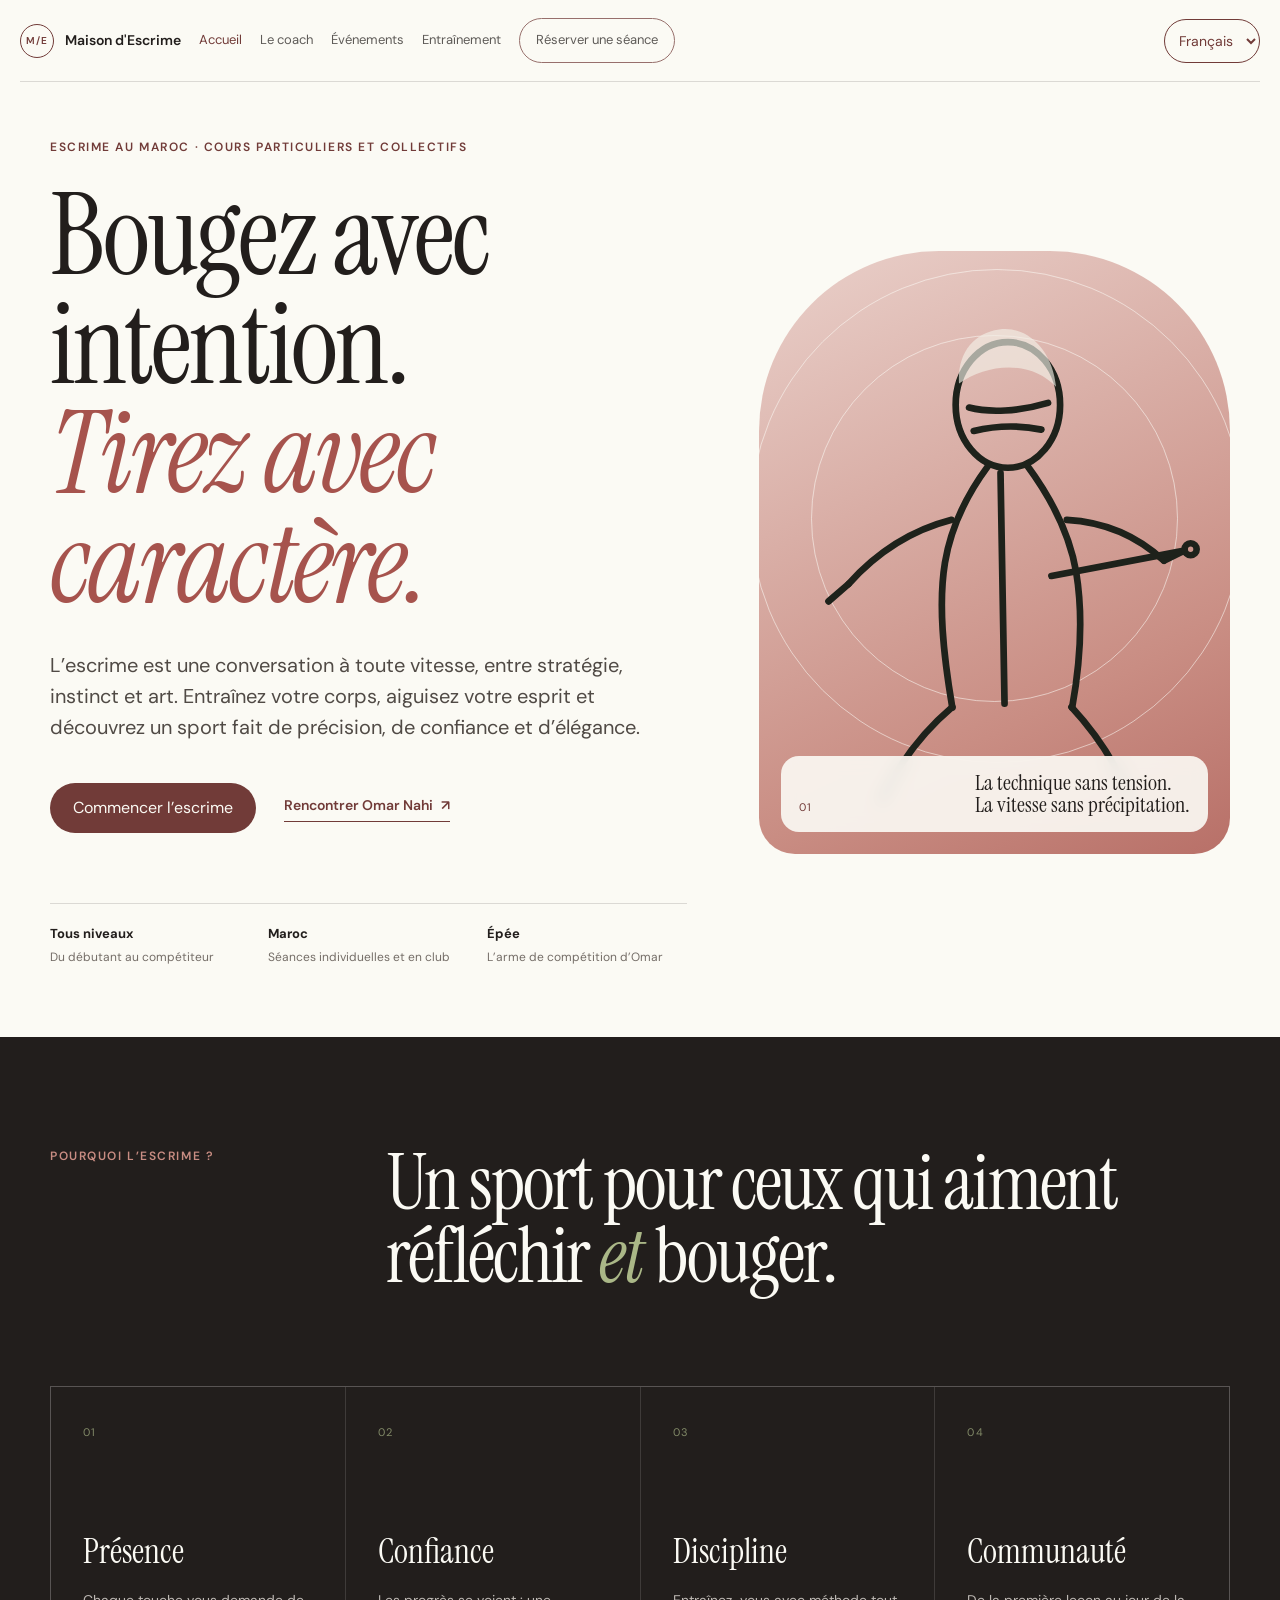
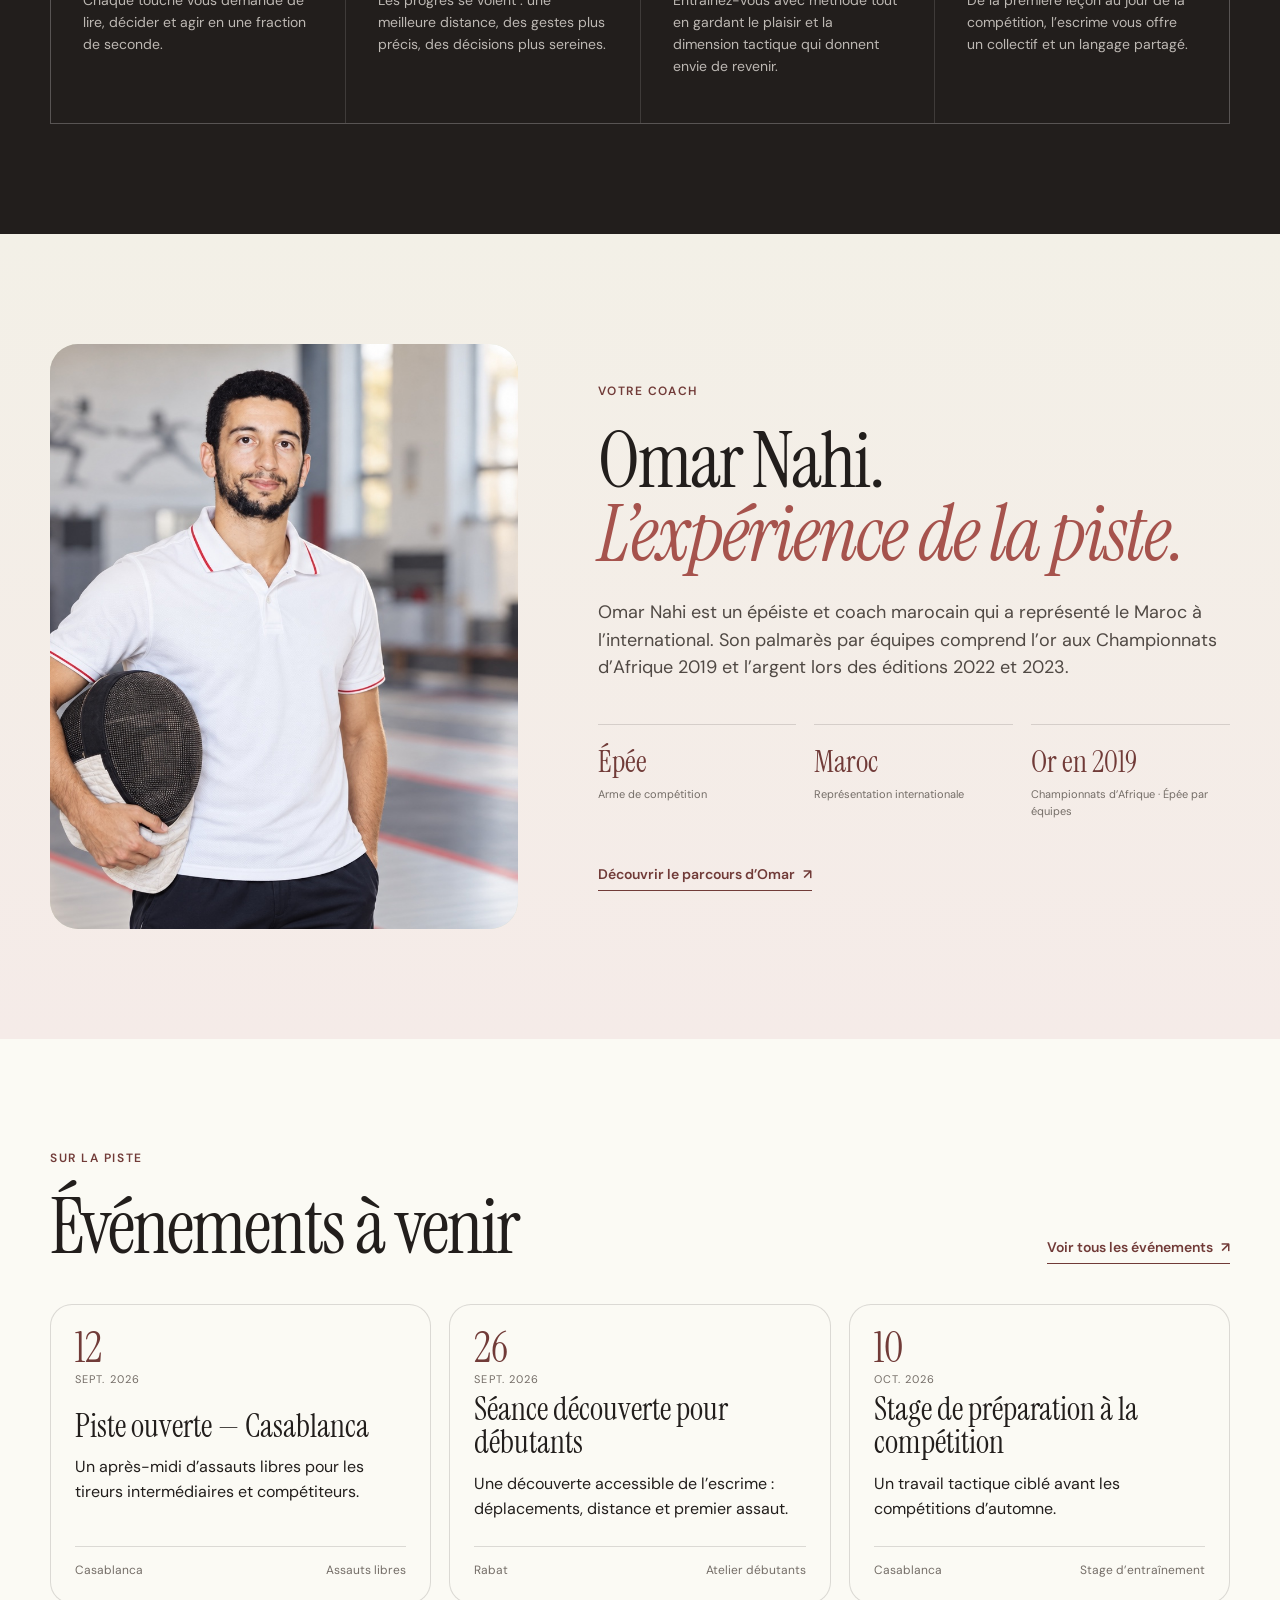
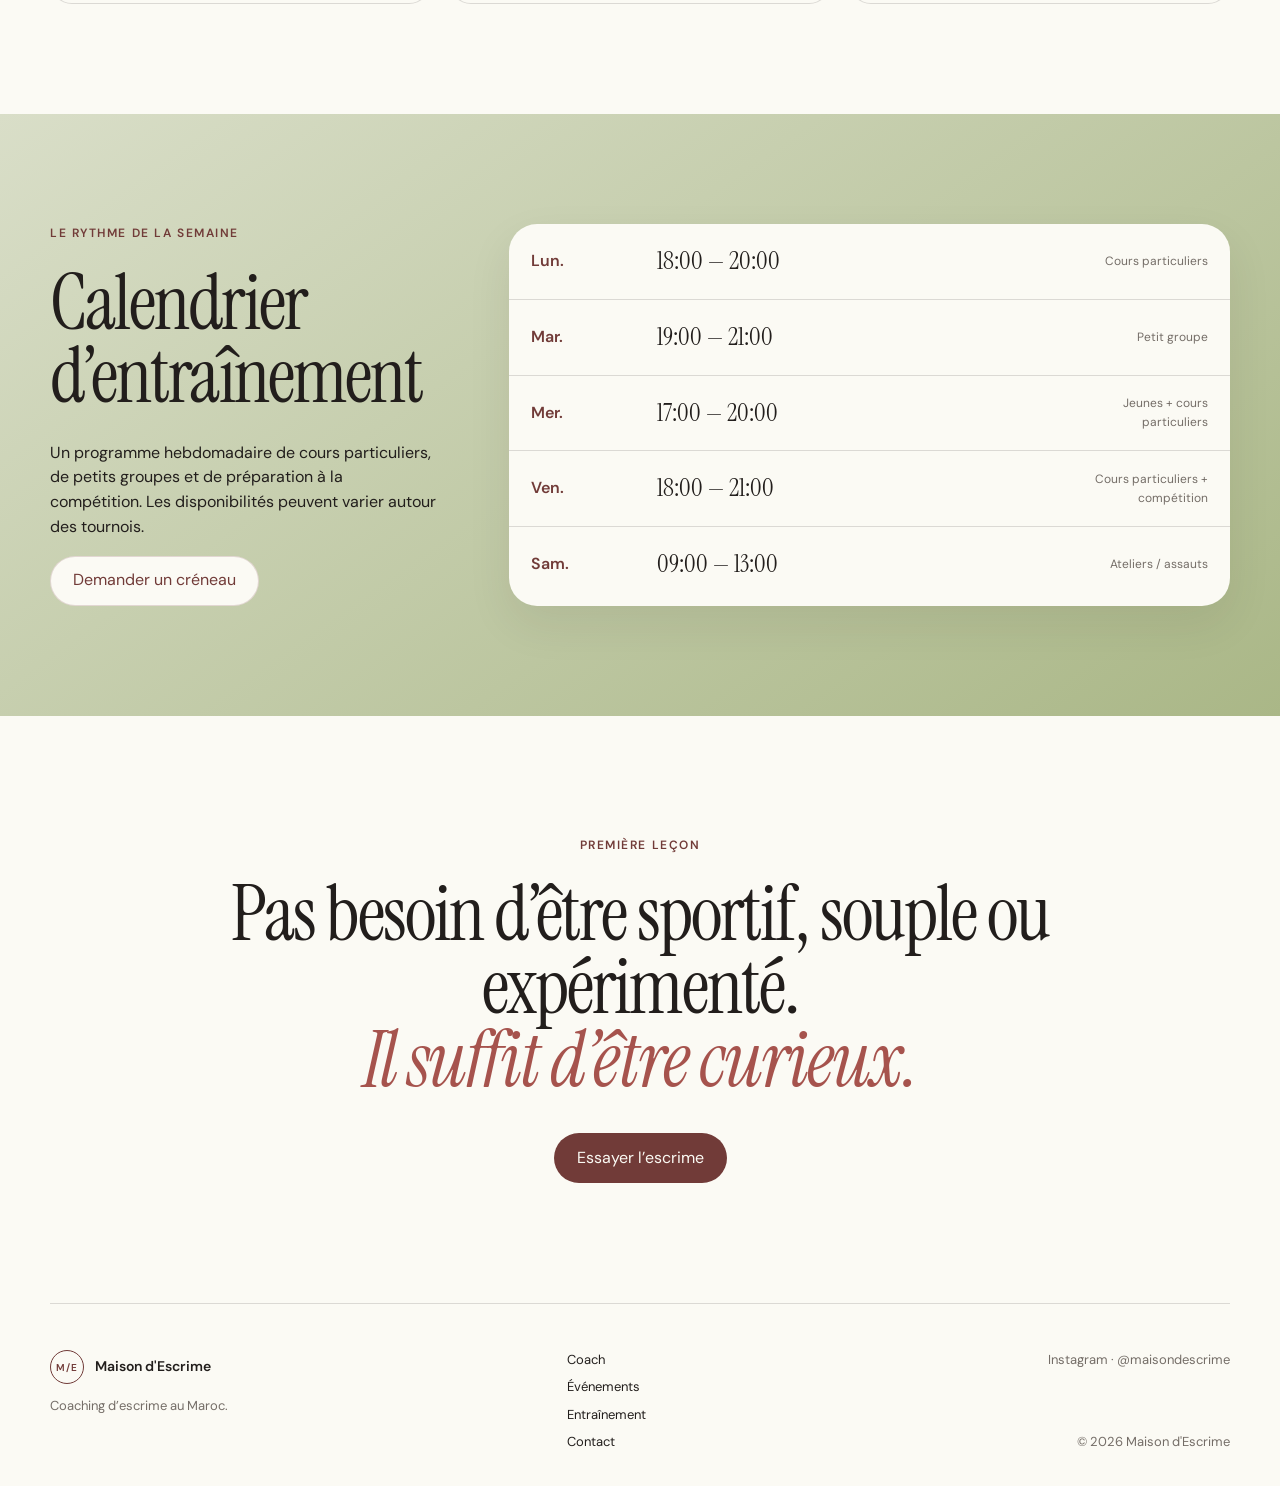
==== index.html @ 9d88cc8c "Add per-page SEO metadata, HTTPS security headers, robots and sitemap" ====
<!DOCTYPE html>
<html lang="en">
<head>
  <meta charset="UTF-8" />
  <meta name="viewport" content="width=device-width, initial-scale=1.0" />
  <meta name="description" content="Meet Omar Nahi, Moroccan épée fencer and coach. Explore his international background, fencing sessions and upcoming events at Maison d’Escrime." />
  <title>Omar Nahi | Fencing Coach in Morocco – Maison d’Escrime</title>
  <meta name="robots" content="index, follow, max-image-preview:large" />
  <link rel="canonical" href="https://ofencing.vercel.app/" />
  <meta property="og:type" content="website" />
  <meta property="og:site_name" content="Maison d’Escrime" />
  <meta property="og:title" content="Omar Nahi | Fencing Coach in Morocco – Maison d’Escrime" data-seo-translatable />
  <meta property="og:description" content="Meet Omar Nahi, Moroccan épée fencer and coach. Explore his international background, fencing sessions and upcoming events at Maison d’Escrime." data-seo-translatable />
  <meta property="og:url" content="https://ofencing.vercel.app/" />
  <meta property="og:locale" content="en_US" />
  <meta name="twitter:card" content="summary" />
  <meta name="twitter:title" content="Omar Nahi | Fencing Coach in Morocco – Maison d’Escrime" data-seo-translatable />
  <meta name="twitter:description" content="Meet Omar Nahi, Moroccan épée fencer and coach. Explore his international background, fencing sessions and upcoming events at Maison d’Escrime." data-seo-translatable />
  <link rel="preconnect" href="https://fonts.googleapis.com">
  <link rel="preconnect" href="https://fonts.gstatic.com" crossorigin>
  <link href="https://fonts.googleapis.com/css2?family=DM+Sans:wght@400;500;600&family=Instrument+Serif:ital@0;1&display=swap" rel="stylesheet">
  <link rel="stylesheet" href="styles2.css" />
  <link rel="icon" href="assets/favicon.svg" type="image/svg+xml">
</head>
<body>
  <header class="site-header">
    <a class="brand" href="index.html" aria-label="Maison d'Escrime home">
      <span class="brand-mark">M/E</span>
      <span>Maison d'Escrime</span>
    </a>
    <button class="menu-toggle" aria-expanded="false" aria-controls="main-nav">Menu</button>
    <nav id="main-nav" class="main-nav">
      <a class="active" href="index.html">Home</a>
      <a href="coach.html">The coach</a>
      <a href="events.html">Events</a>
      <a href="#calendar">Training</a>
      <a class="nav-cta" href="contact.html">Book a session</a>
    </nav>
    <label class="language-switcher" hidden>
      <span class="sr-only">Language</span>
      <select data-language-select aria-label="Language" dir="ltr" data-no-translate>
        <option value="fr" lang="fr">Français</option>
        <option value="en" lang="en">English</option>
        <option value="ar" lang="ar">العربية</option>
      </select>
    </label>
  </header>

  <main>
    <section class="hero shell">
      <div class="hero-copy">
        <p class="eyebrow">Fencing in Morocco · Private & group coaching</p>
        <h1>Move with intention.<br><em>Fence with character.</em></h1>
        <p class="hero-intro">
          Fencing is a conversation at full speed — part strategy, part instinct, part art.
          Train your body, sharpen your mind, and discover a sport built on precision,
          confidence and elegance.
        </p>
        <div class="hero-actions">
          <a class="button button-dark" href="contact.html">Start fencing</a>
          <a class="text-link" href="coach.html">Meet Omar Nahi <span>↗</span></a>
        </div>
        <div class="hero-meta">
          <div><strong>All levels</strong><span>Beginner to competitor</span></div>
          <div><strong>Morocco</strong><span>Individual & club sessions</span></div>
          <div><strong>Épée</strong><span>Omar’s competition weapon</span></div>
        </div>
      </div>
      <div class="hero-visual">
        <div class="hero-orbit orbit-one"></div>
        <div class="hero-orbit orbit-two"></div>
        <img src="assets/fencer-hero.svg" alt="Stylised fencer illustration" />
        <div class="hero-note">
          <span class="note-number">01</span>
          <p>Technique without tension.<br>Speed without hurry.</p>
        </div>
      </div>
    </section>

    <section class="manifesto section-pad">
      <div class="shell split-heading">
        <p class="eyebrow">Why fencing?</p>
        <h2>A sport for people who like to think <em>and</em> move.</h2>
      </div>
      <div class="shell manifesto-grid">
        <article>
          <span>01</span>
          <h3>Presence</h3>
          <p>Every point asks you to read, decide and commit in a fraction of a second.</p>
        </article>
        <article>
          <span>02</span>
          <h3>Confidence</h3>
          <p>Progress is visible. Better distance, cleaner movement, calmer decisions.</p>
        </article>
        <article>
          <span>03</span>
          <h3>Discipline</h3>
          <p>Train with structure while keeping the playful, tactical side that makes fencing addictive.</p>
        </article>
        <article>
          <span>04</span>
          <h3>Community</h3>
          <p>From first lesson to competition day, fencing gives you a tribe and a language of its own.</p>
        </article>
      </div>
    </section>

    <section class="coach-intro section-pad">
      <div class="shell coach-card">
        <div class="coach-photo">
          <img src="assets/omar-nahi-coach.jpeg" alt="Omar Nahi holding a fencing mask in a fencing hall" width="1536" height="1024" decoding="async" />
        </div>
        <div class="coach-copy">
          <p class="eyebrow">Your coach</p>
          <h2>Omar Nahi.<br><em>Experience on the piste.</em></h2>
          <p>
            Omar Nahi is a Moroccan épée fencer and coach who has represented Morocco
            internationally. His team results include gold at the 2019 African Championships
            and silver at the 2022 and 2023 editions.
          </p>
          <div class="coach-stats">
            <div><strong>Épée</strong><span>Competition weapon</span></div>
            <div><strong>Morocco</strong><span>International representation</span></div>
            <div><strong>2019 gold</strong><span>African Championships · Team épée</span></div>
          </div>
          <a class="text-link" href="coach.html">Explore Omar’s background <span>↗</span></a>
        </div>
      </div>
    </section>

    <section class="events-preview section-pad">
      <div class="shell section-head">
        <div>
          <p class="eyebrow">On the piste</p>
          <h2>Upcoming events</h2>
        </div>
        <a class="text-link desktop-only" href="events.html">See all events <span>↗</span></a>
      </div>
      <div class="shell" id="home-events"></div>
      <div class="shell mobile-only">
        <a class="text-link" href="events.html">See all events <span>↗</span></a>
      </div>
    </section>

    <section id="calendar" class="calendar-section section-pad">
      <div class="shell calendar-wrap">
        <div class="calendar-copy">
          <p class="eyebrow">Weekly rhythm</p>
          <h2>Training calendar</h2>
          <p>
            A simple weekly schedule for private lessons, small groups and competition preparation.
            Availability can change around tournaments.
          </p>
          <a class="button button-light" href="contact.html">Ask for a slot</a>
        </div>
        <div class="calendar-table" id="training-calendar"></div>
      </div>
    </section>

    <section class="cta-section">
      <div class="shell cta-inner">
        <p class="eyebrow">First lesson</p>
        <h2>You do not need to be fit, flexible or experienced.<br><em>You just need to be curious.</em></h2>
        <a class="button button-dark" href="contact.html">Try fencing</a>
      </div>
    </section>
  </main>

  <footer class="site-footer shell">
    <div>
      <a class="brand" href="index.html"><span class="brand-mark">M/E</span><span>Maison d'Escrime</span></a>
      <p>Fencing coaching in Morocco.</p>
    </div>
    <div class="footer-links">
      <a href="coach.html">Coach</a>
      <a href="events.html">Events</a>
      <a href="#calendar">Training</a>
      <a href="contact.html">Contact</a>
    </div>
    <div class="footer-meta">
      <span>Instagram · @maisondescrime</span>
      <span>© <span data-year></span> Maison d'Escrime</span>
    </div>
  </footer>

  <script src="js/data.js"></script>
  <script src="js/translations.js"></script>
  <script src="js/i18n.js"></script>
  <script src="js/app.js"></script>
</body>
</html>
---- styles2.css ----
:root{
  /* Warm neutral base */
  --cream:#f3f0e7;
  --paper:#fbfaf4;

  /* Sage / matcha secondary accent */
  --matcha:#aab787;
  --matcha-soft:#d9dec8;
  --matcha-deep:#65704f;

  /* Dusty red / burgundy primary accent */
  --rose:#c98d83;
  --red:#a6534d;
  --red-deep:#713b38;
  --red-soft:#ead1cb;

  /* Typography + UI */
  --ink:#221e1c;
  --muted:#746d67;
  --line:rgba(34,30,28,.15);
  --serif:"Instrument Serif", Georgia, serif;
  --sans:"DM Sans", Arial, sans-serif;
  --radius:28px;
}

*{box-sizing:border-box}
html{scroll-behavior:smooth}
body{margin:0;background:var(--paper);color:var(--ink);font-family:var(--sans);font-size:16px;line-height:1.55}
a{color:inherit;text-decoration:none}
img{display:block;max-width:100%}
button,input,textarea,select{font:inherit}
.shell{width:min(1180px,calc(100% - 40px));margin-inline:auto}
.section-pad{padding:110px 0}
.eyebrow{text-transform:uppercase;letter-spacing:.13em;font-size:12px;font-weight:600;margin:0 0 24px;color:var(--red-deep)}
h1,h2,h3,p{margin-top:0}
h1,h2{font-family:var(--serif);font-weight:400;line-height:.95;letter-spacing:-.025em}
h1{font-size:clamp(64px,9vw,132px);margin-bottom:32px}
h2{font-size:clamp(48px,6vw,84px);margin-bottom:28px}
h1 em,h2 em{font-weight:400;color:var(--red)}
h3{font-size:20px;margin-bottom:12px}

.site-header{height:82px;width:min(1240px,calc(100% - 32px));margin:0 auto;display:flex;align-items:center;justify-content:space-between;border-bottom:1px solid var(--line);position:relative;z-index:20}
.brand{display:flex;align-items:center;gap:11px;font-weight:600;font-size:14px}
.brand-mark{display:inline-flex;width:34px;height:34px;border:1px solid var(--red-deep);color:var(--red-deep);border-radius:50%;align-items:center;justify-content:center;font-size:10px;letter-spacing:.08em}
.main-nav{display:flex;align-items:center;gap:28px;font-size:13px}
.main-nav a{opacity:.72;transition:.2s}
.main-nav a:hover,.main-nav a.active{opacity:1;color:var(--red-deep)}
.nav-cta{padding:11px 16px;border:1px solid var(--red-deep);border-radius:999px}
.menu-toggle{display:none;background:none;border:0}

.hero{min-height:calc(100vh - 82px);display:grid;grid-template-columns:1.15fr .85fr;align-items:center;gap:72px;padding-top:56px;padding-bottom:70px}
.hero-intro{max-width:680px;font-size:20px;line-height:1.55;color:#504a45}
.hero-actions{display:flex;align-items:center;gap:28px;margin-top:40px}
.button{display:inline-flex;min-height:50px;padding:0 22px;border-radius:999px;align-items:center;justify-content:center;border:1px solid transparent;cursor:pointer;transition:.2s}
.button-dark{background:var(--red-deep);color:var(--paper)}
.button-dark:hover{transform:translateY(-2px);background:var(--red)}
.button-light{background:var(--paper);color:var(--red-deep);border-color:rgba(113,59,56,.18)}
.text-link{display:inline-flex;align-items:center;gap:8px;font-weight:600;font-size:14px;border-bottom:1px solid var(--red-deep);padding-bottom:4px;color:var(--red-deep)}
.hero-meta{margin-top:70px;display:grid;grid-template-columns:repeat(3,1fr);gap:18px;border-top:1px solid var(--line);padding-top:20px}
.hero-meta div{display:flex;flex-direction:column;gap:4px}
.hero-meta strong{font-size:13px}
.hero-meta span{font-size:12px;color:var(--muted)}

.hero-visual{
  position:relative;
  aspect-ratio:.78;
  background:linear-gradient(155deg,var(--red-soft) 0%,var(--rose) 72%,#b87068 100%);
  border-radius:180px 180px 36px 36px;
  overflow:hidden;
  display:flex;
  align-items:flex-end;
  justify-content:center
}
.hero-visual img{width:88%;position:relative;z-index:2}
.hero-orbit{position:absolute;border:1px solid rgba(251,250,244,.56);border-radius:50%}
.orbit-one{width:78%;aspect-ratio:1;top:14%;left:11%}
.orbit-two{width:105%;aspect-ratio:1;top:3%;left:-2%}
.hero-note{position:absolute;left:22px;right:22px;bottom:22px;z-index:3;background:rgba(251,250,244,.91);backdrop-filter:blur(8px);border-radius:18px;padding:16px 18px;display:flex;justify-content:space-between;gap:20px;align-items:flex-end}
.hero-note p{margin:0;font-family:var(--serif);font-size:22px;line-height:1}
.note-number{font-size:11px;letter-spacing:.12em;color:var(--red-deep)}

.manifesto{background:var(--ink);color:var(--paper)}
.manifesto .eyebrow{color:var(--rose)}
.manifesto h2 em{color:var(--matcha)}
.split-heading{display:grid;grid-template-columns:.35fr 1fr;gap:40px;align-items:start}
.split-heading h2{max-width:900px}
.manifesto-grid{display:grid;grid-template-columns:repeat(4,1fr);gap:1px;background:rgba(255,255,255,.13);margin-top:65px;border:1px solid rgba(255,255,255,.13)}
.manifesto-grid article{background:var(--ink);padding:32px;min-height:245px}
.manifesto-grid article>span,.services-grid article>span{font-size:11px;letter-spacing:.12em;opacity:.7;color:var(--matcha)}
.manifesto-grid h3{font-family:var(--serif);font-size:34px;font-weight:400;margin-top:82px}
.manifesto-grid p{color:#bdb8b3;font-size:14px}

.coach-intro{background:linear-gradient(180deg,var(--cream),#f5ebe8)}
.coach-card{display:grid;grid-template-columns:.85fr 1.15fr;gap:80px;align-items:center}
.coach-photo{position:relative}
.coach-photo img{width:100%;border-radius:var(--radius);background:var(--matcha-soft)}
.photo-label{position:absolute;left:16px;bottom:16px;background:var(--paper);padding:8px 12px;border-radius:999px;font-size:11px;color:var(--red-deep)}
.coach-copy>p:not(.eyebrow){font-size:18px;max-width:640px;color:#504944}
.coach-stats{display:grid;grid-template-columns:repeat(3,1fr);gap:18px;margin:42px 0}
.coach-stats div{border-top:1px solid var(--line);padding-top:14px;display:flex;flex-direction:column}
.coach-stats strong{font-family:var(--serif);font-size:30px;font-weight:400;color:var(--red-deep)}
.coach-stats span{font-size:11px;color:var(--muted)}

.section-head{display:flex;justify-content:space-between;align-items:end;margin-bottom:40px}
.section-head h2{margin-bottom:0}
.events-cards{display:grid;grid-template-columns:repeat(3,1fr);gap:18px}
.event-card{border:1px solid var(--line);border-radius:22px;padding:24px;min-height:300px;display:flex;flex-direction:column;justify-content:space-between;background:var(--paper);transition:transform .2s ease,border-color .2s ease}
.event-card:hover{transform:translateY(-3px);border-color:rgba(166,83,77,.42)}
.event-card .date{font-family:var(--serif);font-size:42px;line-height:.9;color:var(--red-deep)}
.event-card .date small{display:block;font-family:var(--sans);font-size:11px;letter-spacing:.1em;margin-top:8px;color:var(--muted)}
.event-card h3{font-family:var(--serif);font-size:32px;font-weight:400;line-height:1.05}
.event-card .event-meta{display:flex;justify-content:space-between;gap:20px;border-top:1px solid var(--line);padding-top:14px;font-size:12px;color:var(--muted)}

.calendar-section{
  background:linear-gradient(145deg,var(--matcha-soft) 0%,var(--matcha) 100%);
}
.calendar-section .eyebrow{color:var(--red-deep)}
.calendar-section h2 em{color:var(--red-deep)}
.calendar-wrap{display:grid;grid-template-columns:.7fr 1.3fr;gap:70px}
.calendar-copy p:not(.eyebrow){max-width:430px}
.calendar-table{background:var(--paper);border-radius:var(--radius);overflow:hidden;box-shadow:0 18px 45px rgba(34,30,28,.08)}
.calendar-row{display:grid;grid-template-columns:110px 1fr 120px;gap:16px;padding:18px 22px;border-bottom:1px solid var(--line);align-items:center}
.calendar-row:last-child{border-bottom:0}
.calendar-row .day{font-weight:600;color:var(--red-deep)}
.calendar-row .slot{font-family:var(--serif);font-size:25px}
.calendar-row .type{font-size:12px;text-align:right;color:var(--muted)}

.cta-section{padding:120px 0;background:var(--paper)}
.cta-inner{text-align:center}
.cta-inner h2{max-width:980px;margin:0 auto 36px}

.site-footer{padding:46px 0 34px;border-top:1px solid var(--line);display:grid;grid-template-columns:1.3fr .7fr 1fr;gap:40px;font-size:13px}
.site-footer p{color:var(--muted);margin:12px 0 0}
.footer-links{display:grid;gap:7px}
.footer-links a:hover{color:var(--red-deep)}
.footer-meta{display:flex;flex-direction:column;align-items:flex-end;justify-content:space-between;color:var(--muted);text-align:right}

.inner-hero{padding-top:110px;padding-bottom:90px}
.inner-hero h1{font-size:clamp(68px,9vw,126px);max-width:1050px}
.inner-lede{font-size:20px;max-width:650px;color:#56504b}
.coach-profile{display:grid;grid-template-columns:.85fr 1.15fr;gap:90px;align-items:start}
.profile-image img{border-radius:var(--radius);background:var(--matcha-soft)}
.profile-content h2{font-size:clamp(44px,5vw,72px)}
.profile-content>p{font-size:18px;color:#504944}
blockquote{font-family:var(--serif);font-size:32px;line-height:1.15;margin:48px 0 0;padding-left:24px;border-left:2px solid var(--red);color:var(--red-deep)}

.soft-section{background:#f5ebe8}
.services-grid{display:grid;grid-template-columns:repeat(2,1fr);gap:1px;background:var(--line);margin-top:60px;border:1px solid var(--line)}
.services-grid article{background:#f5ebe8;padding:34px;min-height:220px}
.services-grid h3{font-family:var(--serif);font-size:34px;font-weight:400;margin-top:54px}
.services-grid p{color:var(--muted)}

.events-list{display:grid}
.event-row{display:grid;grid-template-columns:160px 1fr 230px;gap:40px;padding:34px 0;border-top:1px solid var(--line);align-items:center}
.event-row:last-child{border-bottom:1px solid var(--line)}
.event-row .event-date{font-family:var(--serif);font-size:42px;color:var(--red-deep)}
.event-row h2{font-size:46px;margin-bottom:8px}
.event-row p{color:var(--muted);margin:0}
.event-row .event-side{display:flex;flex-direction:column;gap:6px;font-size:13px}
.event-row .event-side span:first-child{color:var(--red-deep)}
.event-row .event-side span:last-child{color:var(--muted)}
.event-note{max-width:820px;margin-left:auto;margin-right:auto;text-align:center}
.event-note h2{font-size:64px}

.contact-grid{display:grid;grid-template-columns:.85fr 1.15fr;gap:100px}
.contact-info h2{font-size:64px}
.contact-info>p{color:var(--muted);font-size:18px}
.contact-lines{margin-top:52px}
.contact-lines div{display:grid;grid-template-columns:120px 1fr;padding:16px 0;border-top:1px solid var(--line)}
.contact-lines div:last-child{border-bottom:1px solid var(--line)}
.contact-lines span{font-size:12px;color:var(--muted)}
.contact-lines a:hover{color:var(--red)}
.small-note{font-size:12px!important;margin-top:20px}

.contact-form{background:#f3e7e3;padding:32px;border-radius:var(--radius);display:grid;gap:18px}
.contact-form label{display:grid;gap:8px;font-size:12px;font-weight:600}
.contact-form input,.contact-form textarea,.contact-form select{width:100%;border:1px solid var(--line);background:var(--paper);border-radius:14px;padding:14px 15px;outline:none}
.contact-form input:focus,.contact-form textarea:focus,.contact-form select:focus{border-color:var(--red)}
.form-note{font-size:12px;color:var(--red-deep);margin:0}

.mobile-only{display:none}

@media (max-width: 900px){
  .site-header{height:72px}
  .menu-toggle{display:block;color:var(--red-deep)}
  .main-nav{display:none;position:absolute;top:72px;left:0;right:0;background:var(--paper);padding:24px;flex-direction:column;align-items:flex-start;border-bottom:1px solid var(--line)}
  .main-nav.open{display:flex}
  .hero{grid-template-columns:1fr;padding-top:70px}
  .hero-visual{max-width:620px;width:100%;margin-inline:auto}
  .split-heading,.coach-card,.calendar-wrap,.coach-profile,.contact-grid{grid-template-columns:1fr}
  .manifesto-grid{grid-template-columns:repeat(2,1fr)}
  .events-cards{grid-template-columns:1fr}
  .coach-card,.calendar-wrap,.coach-profile,.contact-grid{gap:45px}
  .event-row{grid-template-columns:120px 1fr}
  .event-row .event-side{grid-column:2}
  .site-footer{grid-template-columns:1fr 1fr}
  .footer-meta{grid-column:1/-1;align-items:flex-start;text-align:left;gap:8px}
}

@media (max-width: 600px){
  .shell{width:min(100% - 28px,1180px)}
  .section-pad{padding:76px 0}
  h1{font-size:58px}
  h2{font-size:48px}
  .hero{gap:42px;padding-top:50px}
  .hero-intro{font-size:17px}
  .hero-actions{align-items:flex-start;flex-direction:column}
  .hero-meta{grid-template-columns:1fr;gap:14px}
  .hero-meta div{border-bottom:1px solid var(--line);padding-bottom:10px}
  .manifesto-grid,.services-grid{grid-template-columns:1fr}
  .manifesto-grid h3{margin-top:46px}
  .coach-stats{grid-template-columns:1fr}
  .calendar-row{grid-template-columns:75px 1fr}
  .calendar-row .type{grid-column:2;text-align:left}
  .event-row{grid-template-columns:1fr;gap:12px}
  .event-row .event-side{grid-column:1}
  .event-row h2{font-size:38px}
  .event-note h2,.contact-info h2{font-size:46px}
  .site-footer{grid-template-columns:1fr}
  .footer-meta{grid-column:auto}
  .desktop-only{display:none}
  .mobile-only{display:block;margin-top:24px}
}


/* Language selection stays visible outside the collapsible mobile navigation. */
.site-header{gap:18px;height:auto;min-height:82px;flex-wrap:wrap;padding-block:14px}
.language-switcher{display:flex;align-items:center;margin-inline-start:auto}
.language-switcher[hidden]{display:none}
.language-switcher select{min-height:44px;max-width:132px;padding:8px 10px;border:1px solid var(--red-deep);border-radius:999px;background:var(--paper);color:var(--red-deep);font-size:14px;cursor:pointer}
.language-switcher select:focus-visible,.menu-toggle:focus-visible{outline:2px solid var(--red);outline-offset:4px}
.sr-only{position:absolute;width:1px;height:1px;padding:0;margin:-1px;overflow:hidden;clip-path:inset(50%);white-space:nowrap;border:0}
.main-nav{flex-wrap:wrap;gap:18px}
.brand{flex-shrink:0}
.calendar-row .type,.footer-meta{text-align:end}
.photo-label{left:auto;inset-inline-start:16px}
.contact-lines a{direction:ltr;unicode-bidi:isolate;overflow-wrap:anywhere}
.calendar-row .slot{unicode-bidi:isolate;text-align:start;white-space:nowrap}
html[dir="rtl"]{--sans:Tahoma,Arial,sans-serif;--serif:Tahoma,Arial,sans-serif}
html[dir="rtl"] h1,html[dir="rtl"] h2{line-height:1.45;letter-spacing:normal;font-size:clamp(36px,6vw,80px)}
html[dir="rtl"] h3,html[dir="rtl"] .hero-note p{line-height:1.6;letter-spacing:normal}
html[dir="rtl"] h1 em,html[dir="rtl"] h2 em{font-style:normal}
html[dir="rtl"] .eyebrow,html[dir="rtl"] .services-grid article>span{letter-spacing:normal}
html[dir="rtl"] .brand-mark{direction:ltr}
html[dir="rtl"] .coach-stats strong{font-size:26px;line-height:1.6}
html[dir="rtl"] .event-card .date,html[dir="rtl"] .event-date{line-height:1.5}
html[dir="rtl"] blockquote{padding-left:0;padding-inline-start:24px;border-left:0;border-inline-start:2px solid var(--red)}
@media(max-width:1100px){
  .site-header{min-height:72px}
  .menu-toggle{display:block;color:var(--red-deep);order:4;min-height:44px;padding:8px}
  .main-nav{display:none;position:absolute;top:100%;left:0;right:0;background:var(--paper);padding:24px;flex-direction:column;align-items:flex-start;border-bottom:1px solid var(--line)}
  .main-nav.open{display:flex}
}
@media(max-width:600px){
  .site-header{gap:8px}
  .site-header .brand{font-size:12px;gap:6px}
  .language-switcher select{max-width:110px;padding-inline:6px}
  .calendar-row{grid-template-columns:minmax(75px,auto) 1fr;gap:12px;padding-inline:16px}
  .calendar-row .slot{font-size:22px}
  .calendar-row .type{text-align:start}
  .contact-lines div{grid-template-columns:1fr;gap:8px}
  html[dir="rtl"] .inner-hero h1{font-size:44px}
  html[dir="rtl"] .event-note h2,html[dir="rtl"] .contact-info h2{font-size:36px}
}


/* Keep Omar and his fencing mask in frame on desktop and mobile. */
.coach-photo img,.profile-image img{display:block;width:100%;height:auto;aspect-ratio:4/5;object-fit:cover;object-position:30% center}
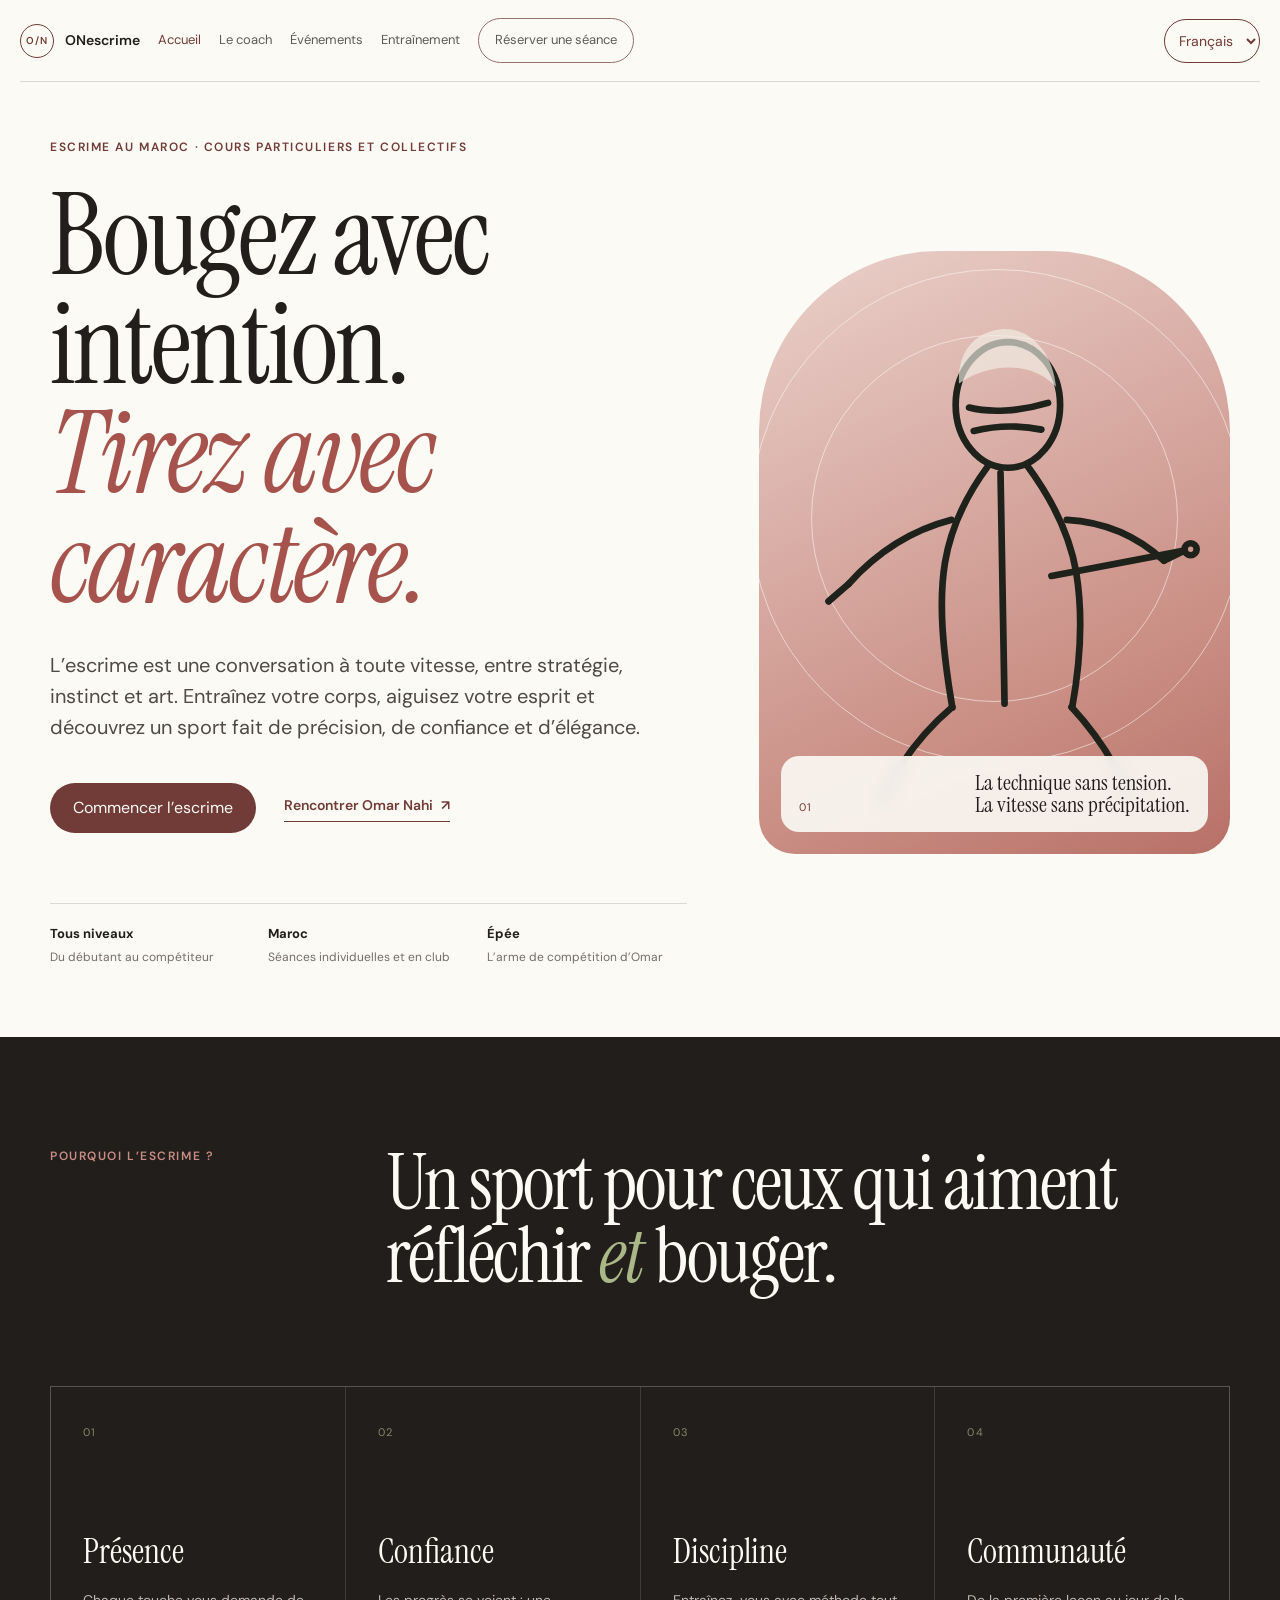
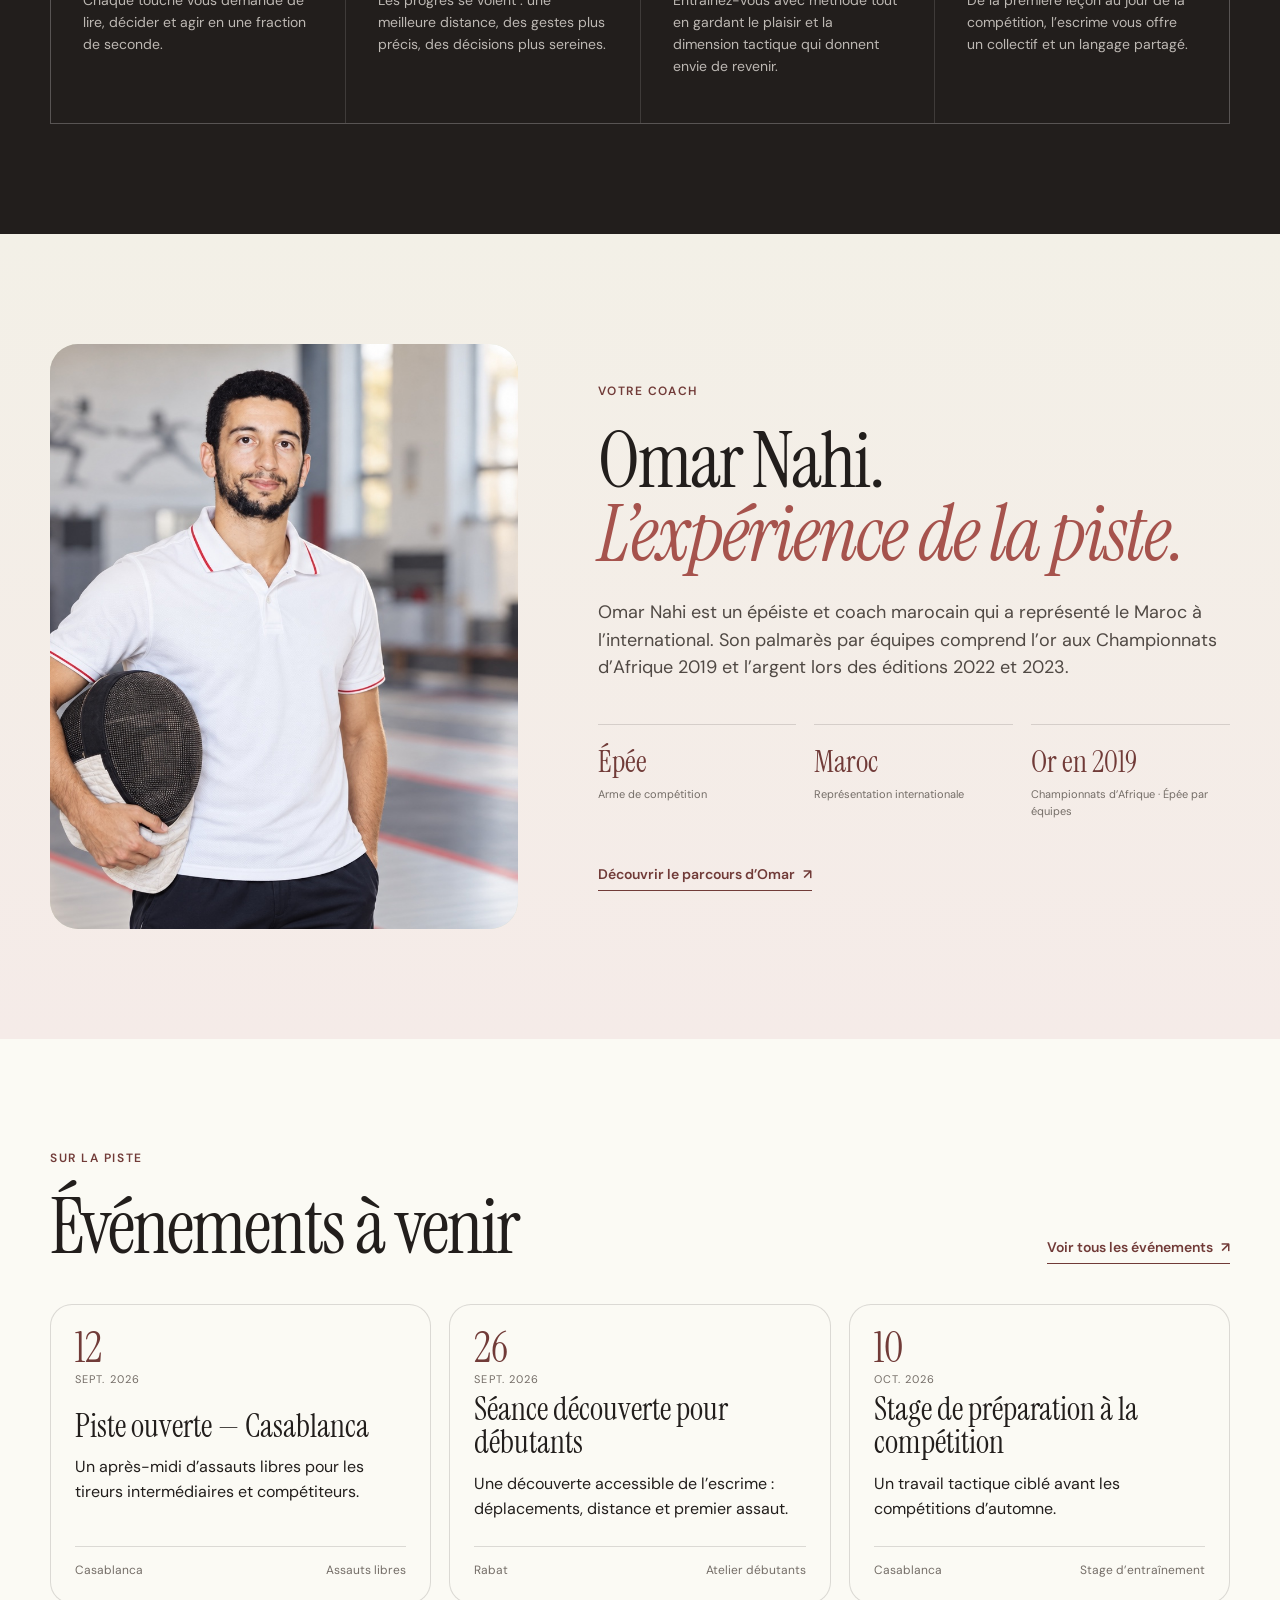
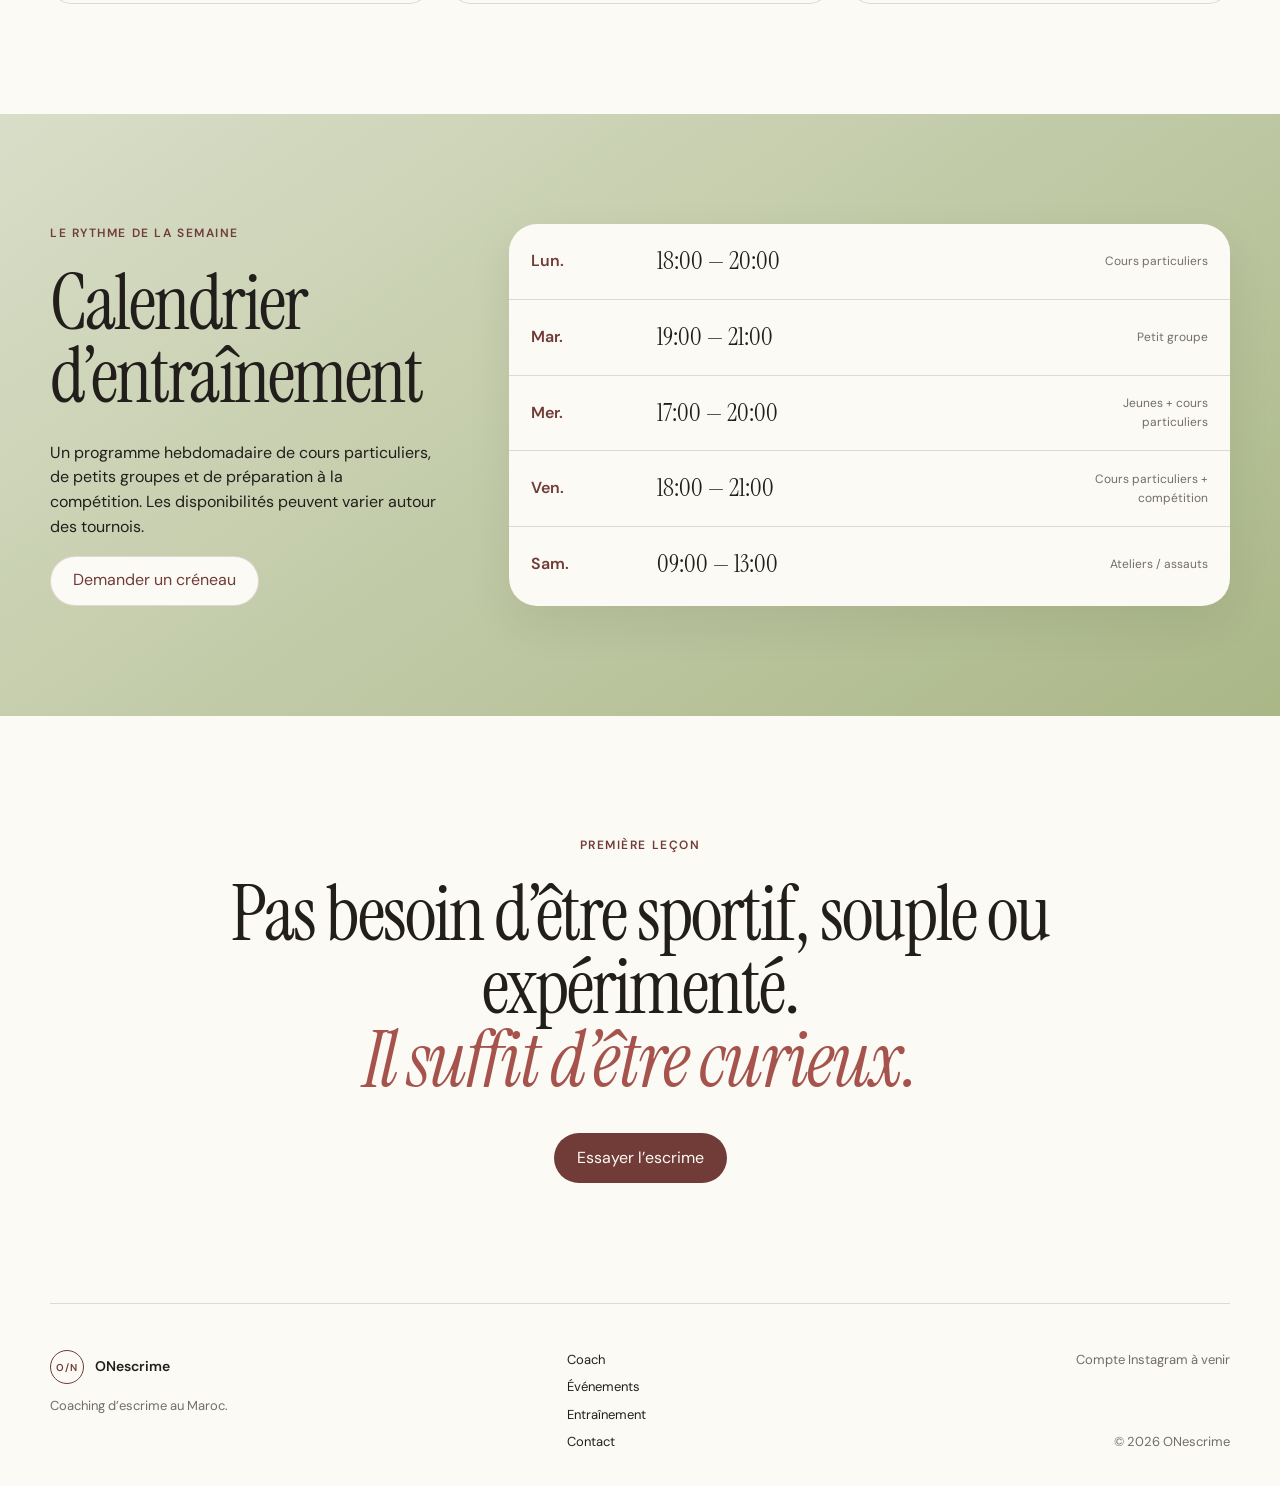
==== commit a4aa5277: "Rebrand website to ONescrime with O/N monogram and favicon" ====
--- a/index.html
+++ b/index.html
@@ -3,30 +3,38 @@
 <head>
   <meta charset="UTF-8" />
   <meta name="viewport" content="width=device-width, initial-scale=1.0" />
-  <meta name="description" content="Meet Omar Nahi, Moroccan épée fencer and coach. Explore his international background, fencing sessions and upcoming events at Maison d’Escrime." />
-  <title>Omar Nahi | Fencing Coach in Morocco – Maison d’Escrime</title>
+  <meta name="description" content="Meet Omar Nahi, Moroccan épée fencer and coach. Explore his international background, fencing sessions and upcoming events at ONescrime." />
+  <title>Omar Nahi | Fencing Coach in Morocco – ONescrime</title>
   <meta name="robots" content="index, follow, max-image-preview:large" />
   <link rel="canonical" href="https://ofencing.vercel.app/" />
   <meta property="og:type" content="website" />
-  <meta property="og:site_name" content="Maison d’Escrime" />
-  <meta property="og:title" content="Omar Nahi | Fencing Coach in Morocco – Maison d’Escrime" data-seo-translatable />
-  <meta property="og:description" content="Meet Omar Nahi, Moroccan épée fencer and coach. Explore his international background, fencing sessions and upcoming events at Maison d’Escrime." data-seo-translatable />
+  <meta property="og:site_name" content="ONescrime" />
+  <meta property="og:title" content="Omar Nahi | Fencing Coach in Morocco – ONescrime" data-seo-translatable />
+  <meta property="og:description" content="Meet Omar Nahi, Moroccan épée fencer and coach. Explore his international background, fencing sessions and upcoming events at ONescrime." data-seo-translatable />
   <meta property="og:url" content="https://ofencing.vercel.app/" />
   <meta property="og:locale" content="en_US" />
-  <meta name="twitter:card" content="summary" />
-  <meta name="twitter:title" content="Omar Nahi | Fencing Coach in Morocco – Maison d’Escrime" data-seo-translatable />
-  <meta name="twitter:description" content="Meet Omar Nahi, Moroccan épée fencer and coach. Explore his international background, fencing sessions and upcoming events at Maison d’Escrime." data-seo-translatable />
+  <meta property="og:image" content="https://ofencing.vercel.app/og.png" />
+  <meta property="og:image:secure_url" content="https://ofencing.vercel.app/og.png" />
+  <meta property="og:image:type" content="image/png" />
+  <meta property="og:image:width" content="1734" />
+  <meta property="og:image:height" content="907" />
+  <meta property="og:image:alt" content="Maître Omar Nahi holding a fencing mask" data-seo-translatable />
+  <meta name="twitter:image" content="https://ofencing.vercel.app/og.png" />
+  <meta name="twitter:image:alt" content="Maître Omar Nahi holding a fencing mask" data-seo-translatable />
+  <meta name="twitter:card" content="summary_large_image" />
+  <meta name="twitter:title" content="Omar Nahi | Fencing Coach in Morocco – ONescrime" data-seo-translatable />
+  <meta name="twitter:description" content="Meet Omar Nahi, Moroccan épée fencer and coach. Explore his international background, fencing sessions and upcoming events at ONescrime." data-seo-translatable />
   <link rel="preconnect" href="https://fonts.googleapis.com">
   <link rel="preconnect" href="https://fonts.gstatic.com" crossorigin>
   <link href="https://fonts.googleapis.com/css2?family=DM+Sans:wght@400;500;600&family=Instrument+Serif:ital@0;1&display=swap" rel="stylesheet">
   <link rel="stylesheet" href="styles2.css" />
-  <link rel="icon" href="assets/favicon.svg" type="image/svg+xml">
+  <link rel="icon" href="assets/favicon.svg?v=on1" type="image/svg+xml">
 </head>
 <body>
   <header class="site-header">
-    <a class="brand" href="index.html" aria-label="Maison d'Escrime home">
-      <span class="brand-mark">M/E</span>
-      <span>Maison d'Escrime</span>
+    <a class="brand" href="index.html" aria-label="ONescrime home">
+      <span class="brand-mark">O/N</span>
+      <span>ONescrime</span>
     </a>
     <button class="menu-toggle" aria-expanded="false" aria-controls="main-nav">Menu</button>
     <nav id="main-nav" class="main-nav">
@@ -169,7 +177,7 @@
 
   <footer class="site-footer shell">
     <div>
-      <a class="brand" href="index.html"><span class="brand-mark">M/E</span><span>Maison d'Escrime</span></a>
+      <a class="brand" href="index.html"><span class="brand-mark">O/N</span><span>ONescrime</span></a>
       <p>Fencing coaching in Morocco.</p>
     </div>
     <div class="footer-links">
@@ -179,8 +187,8 @@
       <a href="contact.html">Contact</a>
     </div>
     <div class="footer-meta">
-      <span>Instagram · @maisondescrime</span>
-      <span>© <span data-year></span> Maison d'Escrime</span>
+      <span>Instagram coming soon</span>
+      <span>© <span data-year></span> ONescrime</span>
     </div>
   </footer>
 
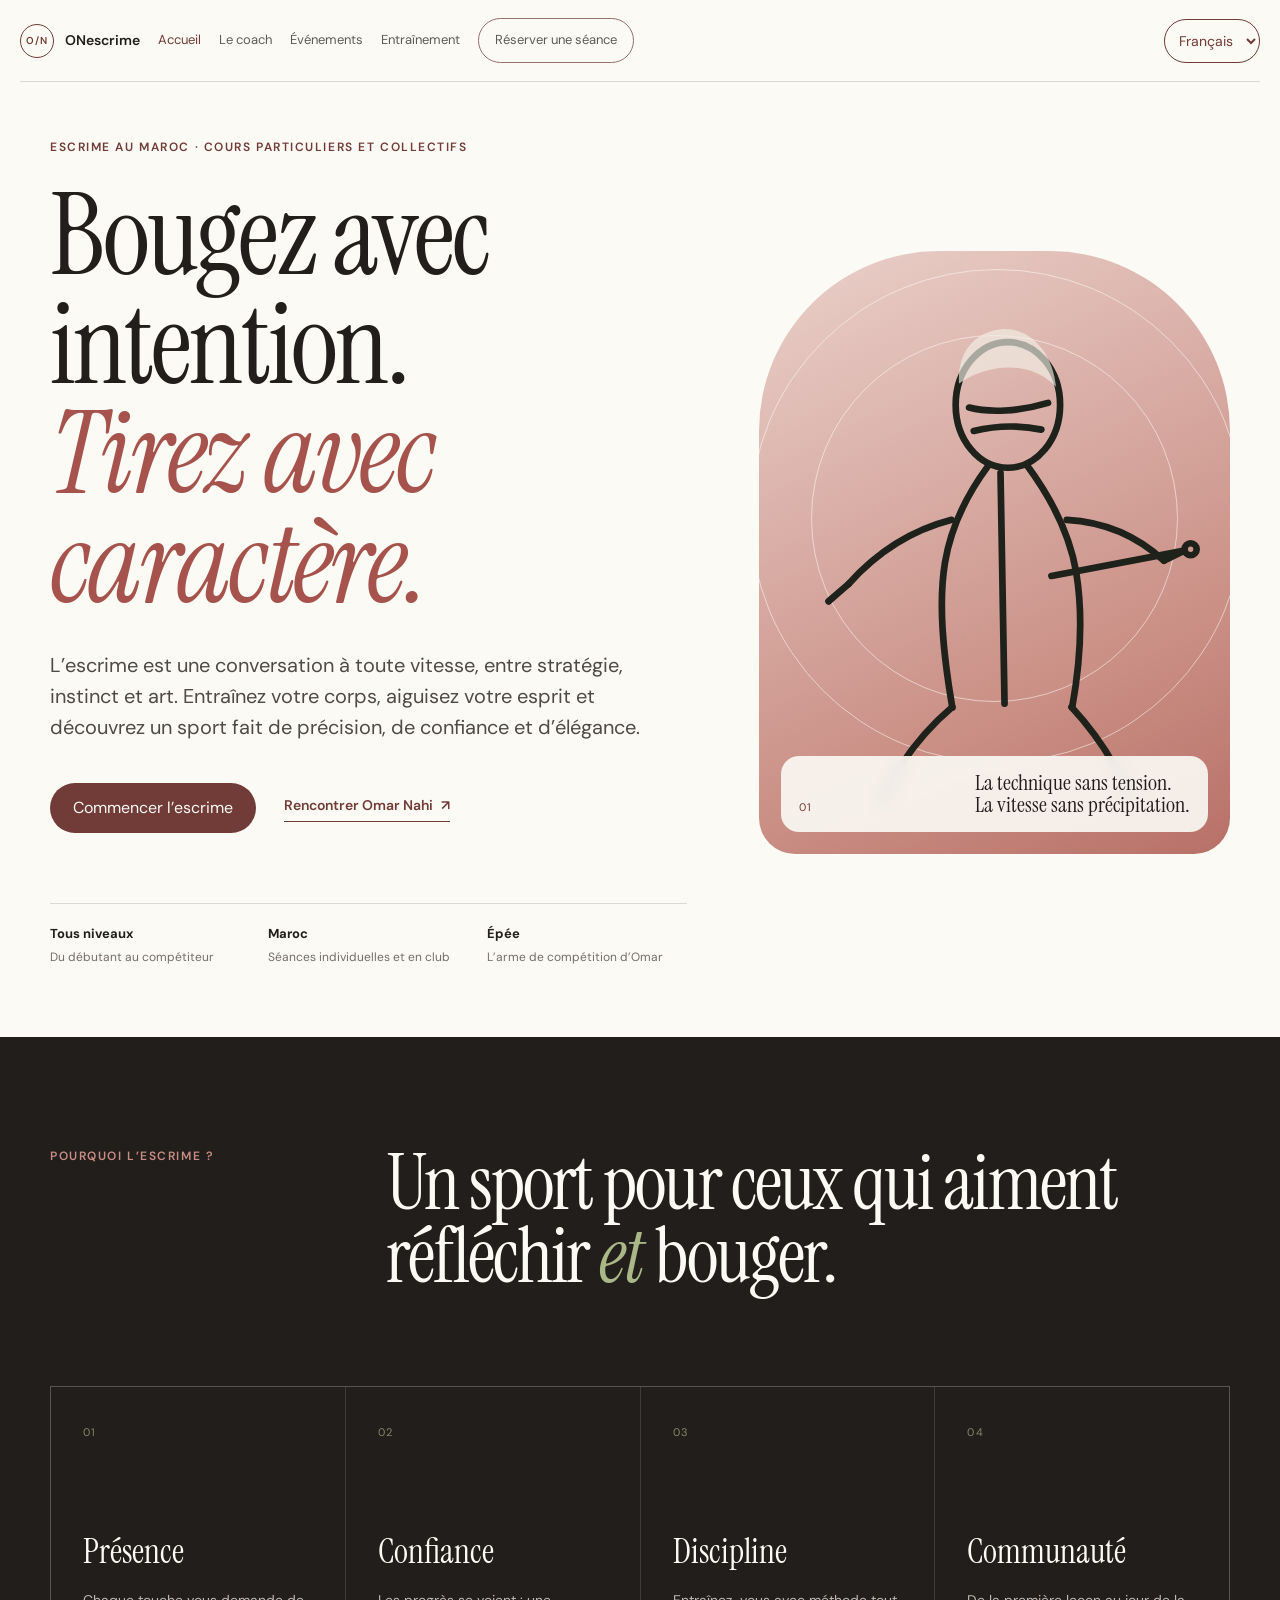
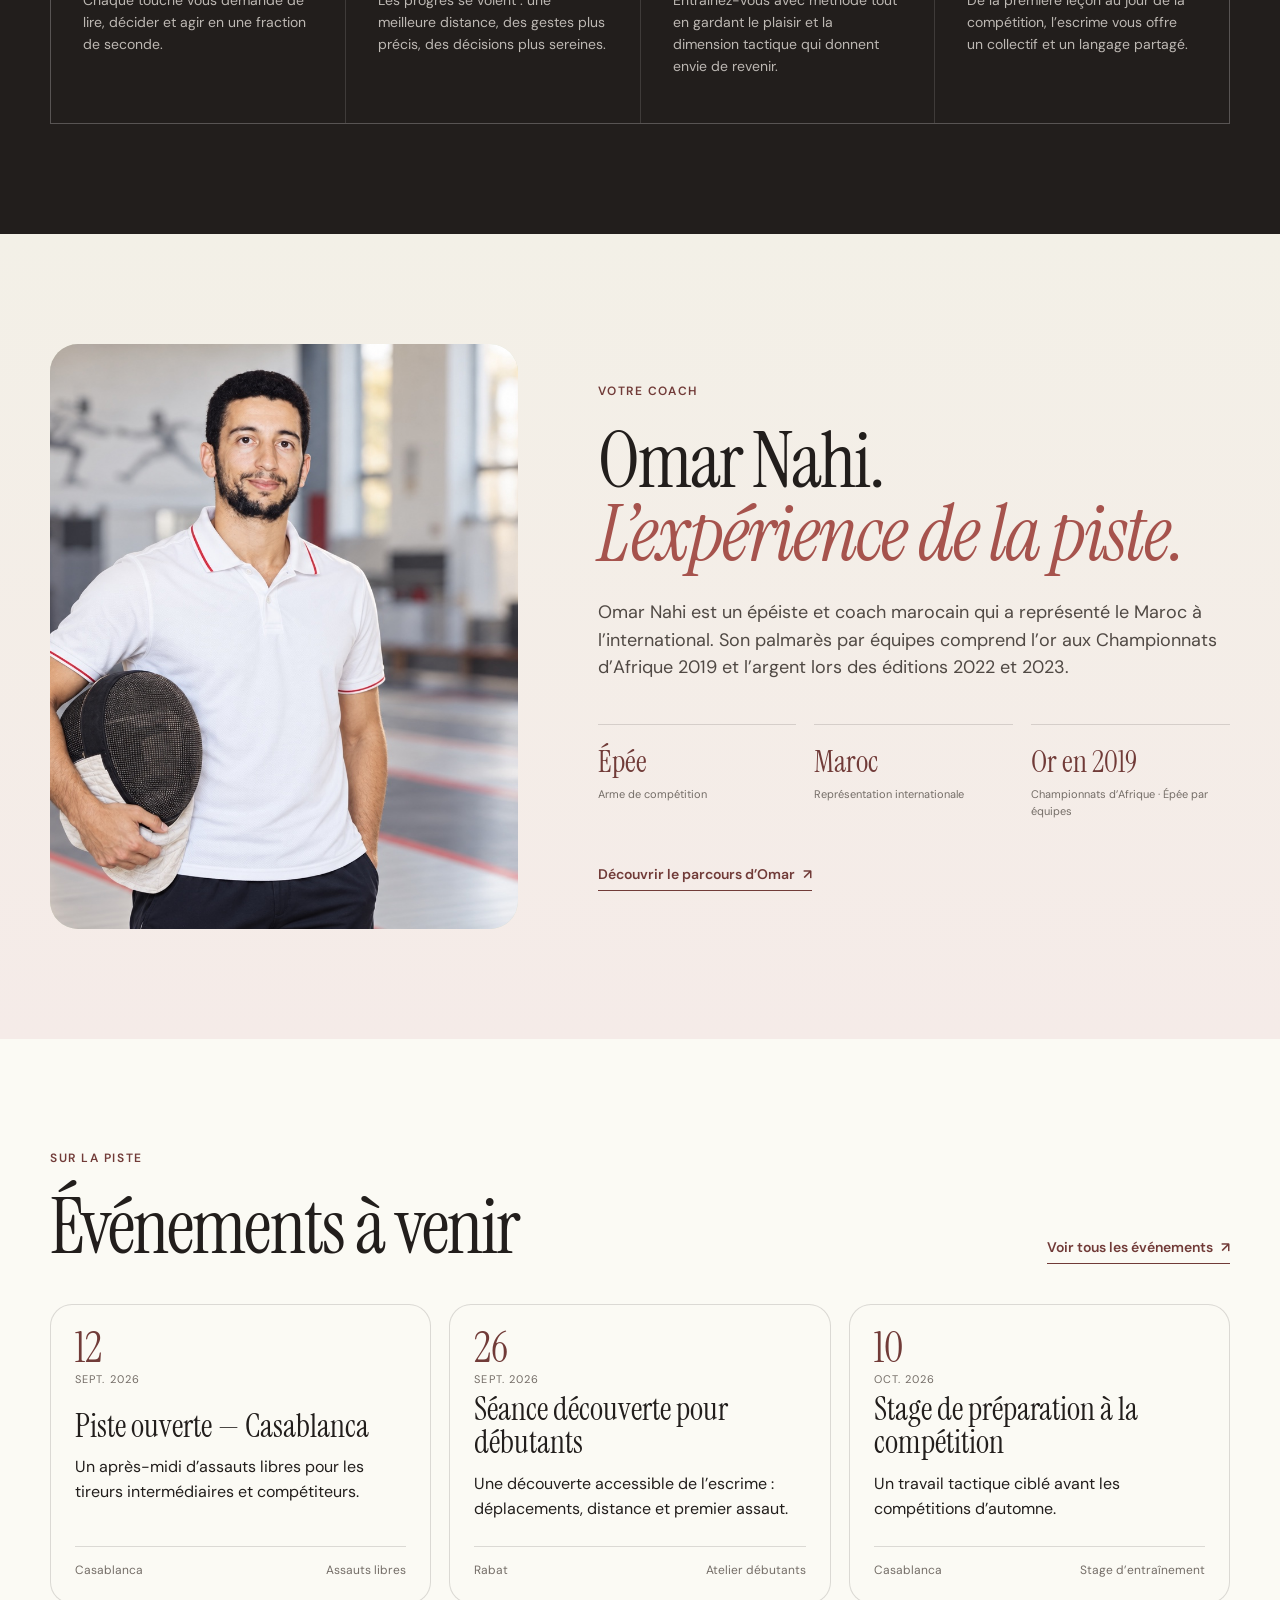
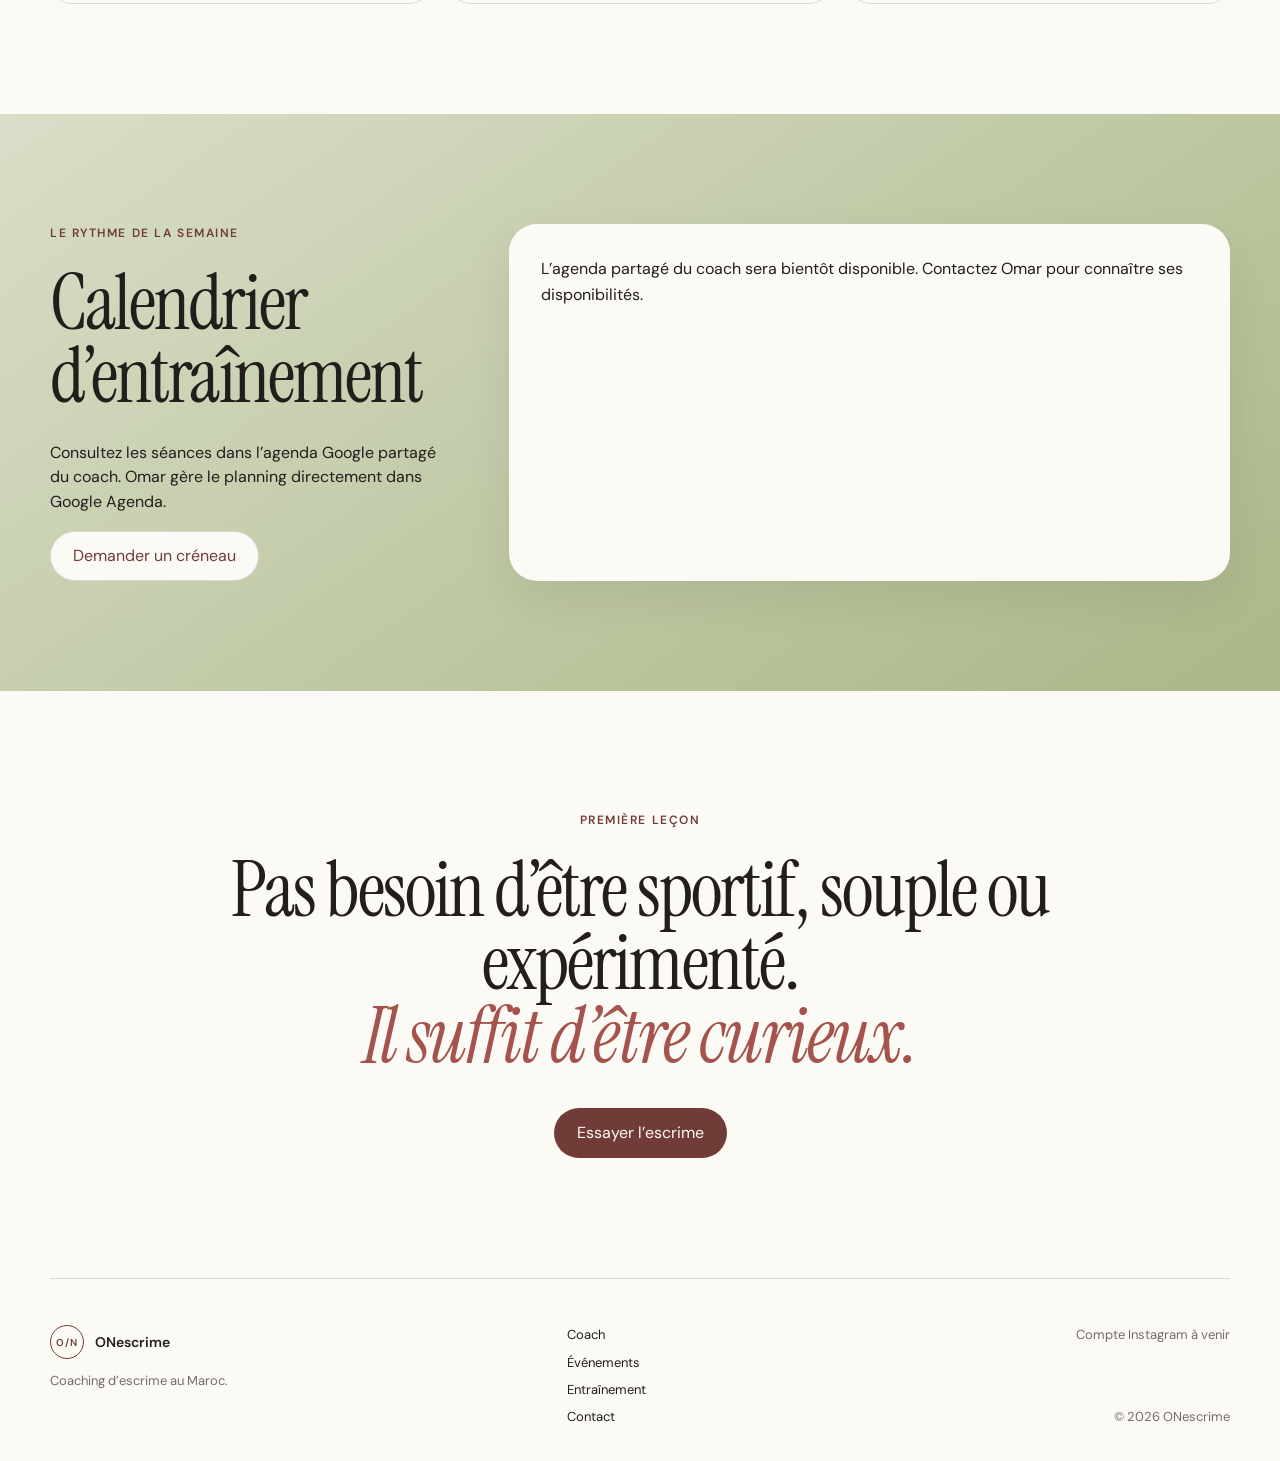
==== commit eaf6f7be: "Integrate public Google Calendar for coach training schedule on QA" ====
--- a/index.html
+++ b/index.html
@@ -157,12 +157,13 @@
           <p class="eyebrow">Weekly rhythm</p>
           <h2>Training calendar</h2>
           <p>
-            A simple weekly schedule for private lessons, small groups and competition preparation.
-            Availability can change around tournaments.
+            View training sessions in the coach’s shared Google Calendar. Omar manages the schedule directly in Google Calendar.
           </p>
           <a class="button button-light" href="contact.html">Ask for a slot</a>
         </div>
-        <div class="calendar-table" id="training-calendar"></div>
+        <div class="calendar-table" id="training-calendar">
+          <p class="calendar-empty">The coach’s shared calendar will be available soon. Contact Omar for current availability.</p>
+        </div>
       </div>
     </section>
 
@@ -196,5 +197,7 @@
   <script src="js/translations.js"></script>
   <script src="js/i18n.js"></script>
   <script src="js/app.js"></script>
+  <script src="js/calendar-config.js"></script>
+  <script src="js/google-calendar.js"></script>
 </body>
 </html>
--- a/styles2.css
+++ b/styles2.css
@@ -266,3 +266,11 @@
 
 /* Keep Omar and his fencing mask in frame on desktop and mobile. */
 .coach-photo img,.profile-image img{display:block;width:100%;height:auto;aspect-ratio:4/5;object-fit:cover;object-position:30% center}
+
+/* Google owns the embedded schedule; contain its minimum width on phones. */
+.calendar-wrap > *{min-width:0}
+.calendar-empty{padding:32px;margin:0;line-height:1.6}
+.google-calendar-viewport{width:100%;overflow-x:auto;-webkit-overflow-scrolling:touch}
+.google-calendar-viewport iframe{display:block;width:100%;min-width:500px;height:600px;border:0;background:white}
+.google-calendar-actions{padding:20px;overflow-wrap:anywhere}
+.google-calendar-actions p{font-size:14px;margin:16px 0 0;color:var(--muted)}
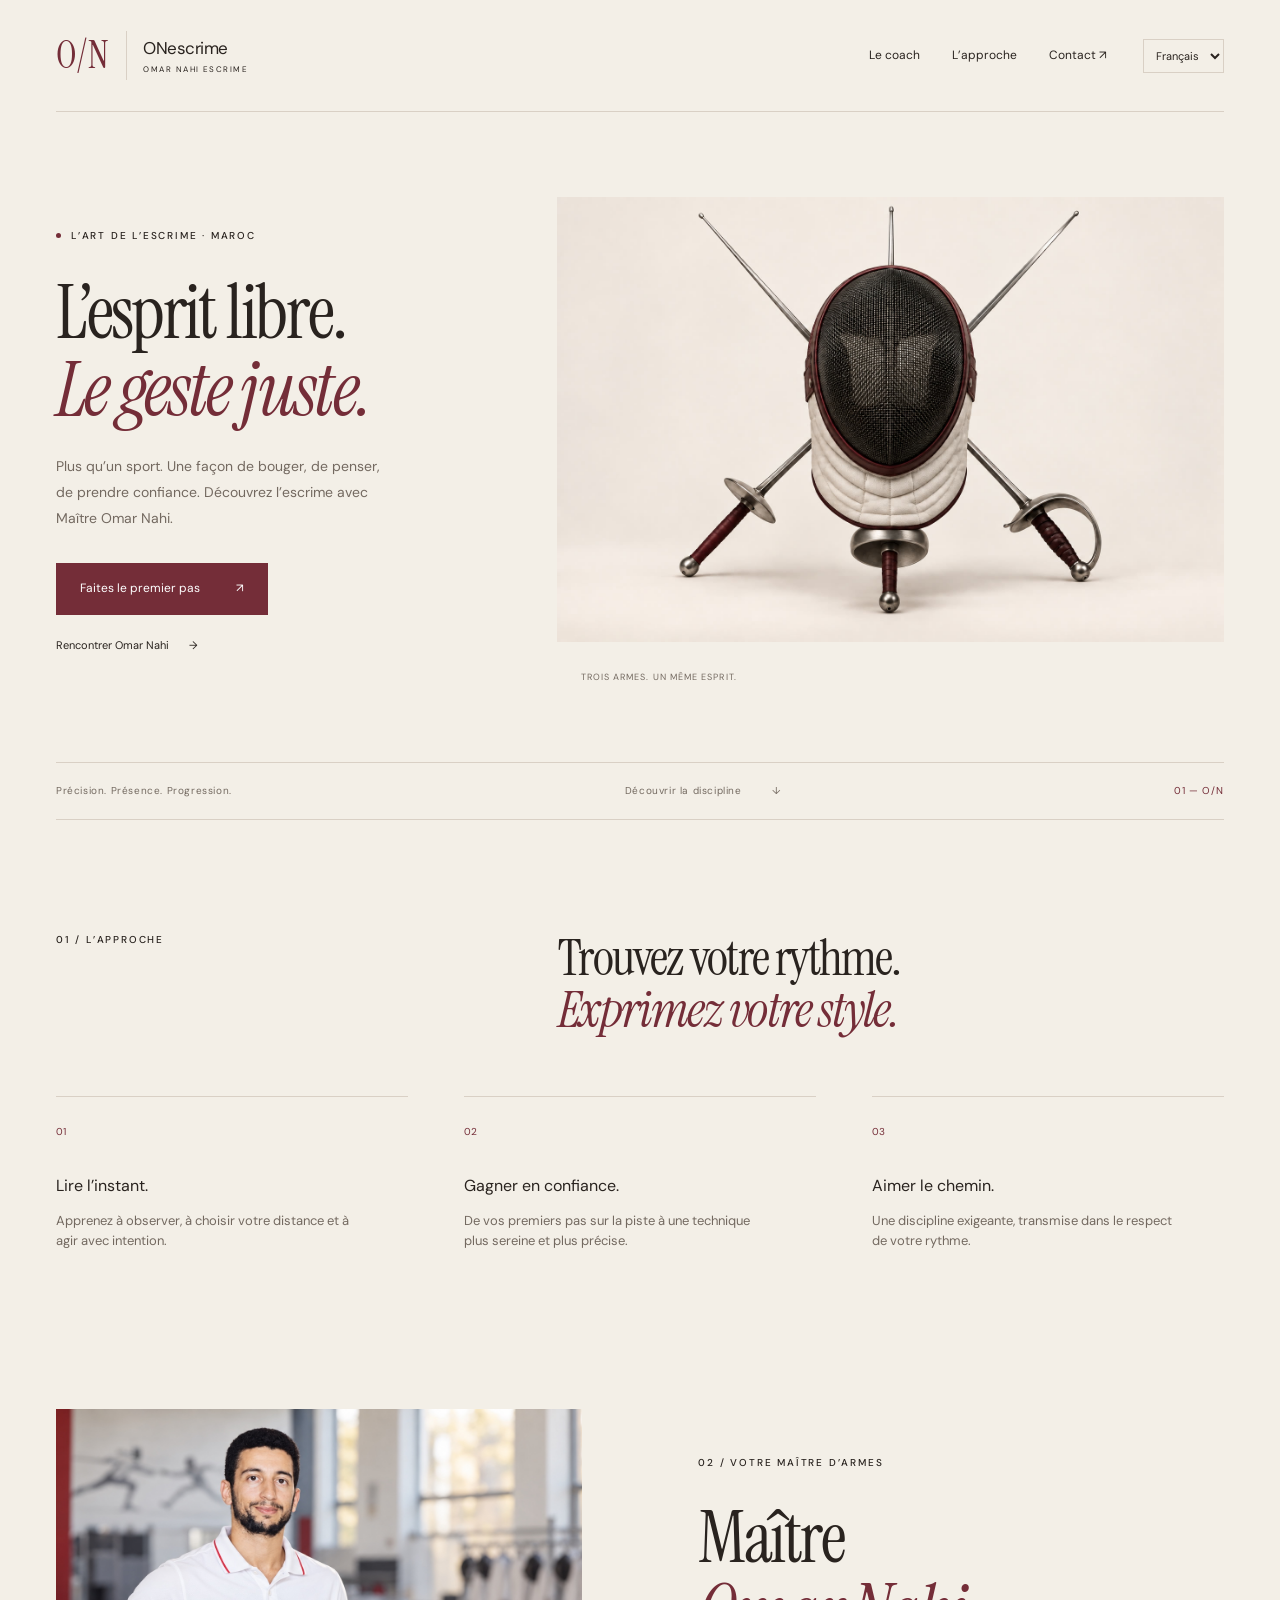
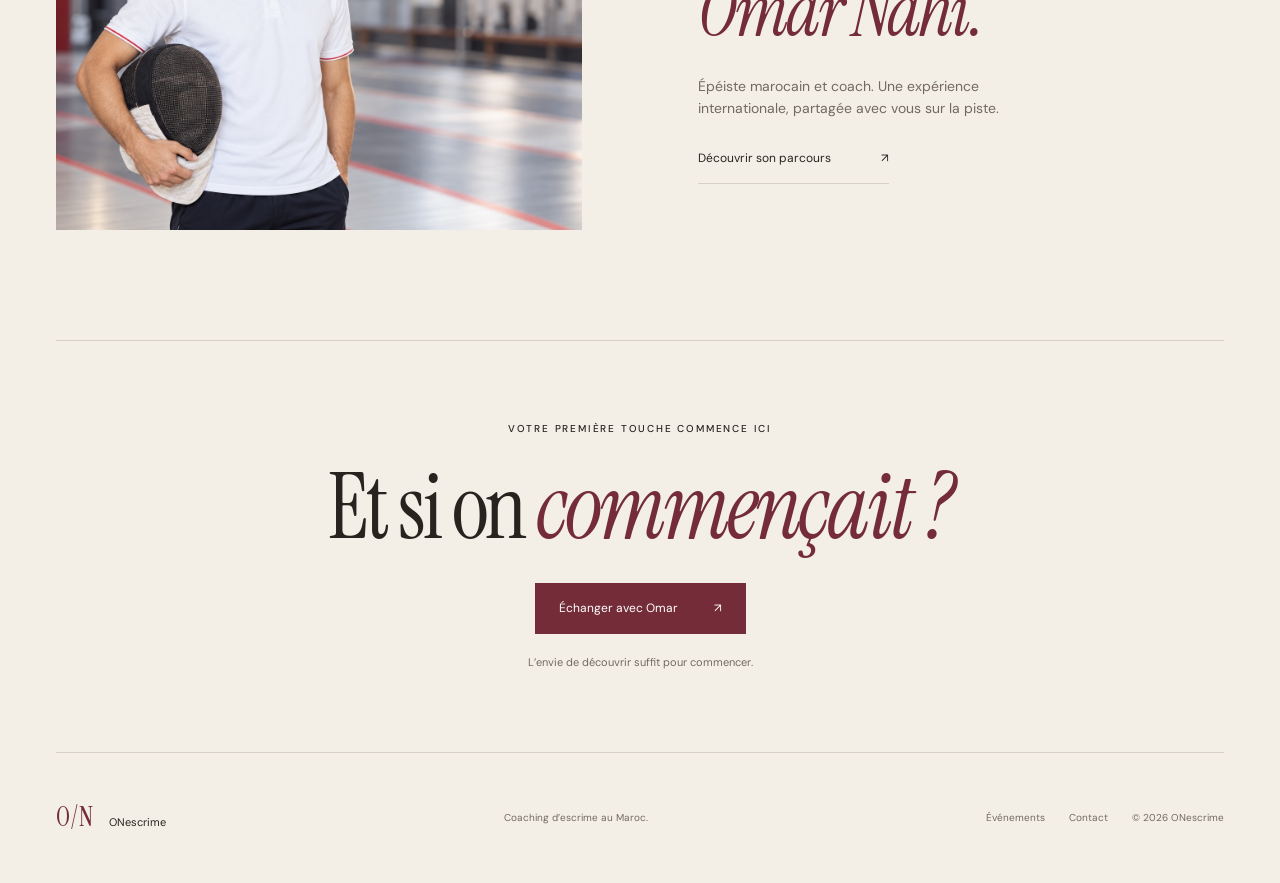
==== commit f72961ec: "Create minimalist ONescrime landing with corrected fencing artwork and motion loop" ====
--- a/index.html
+++ b/index.html
@@ -1,203 +1,82 @@
 <!DOCTYPE html>
 <html lang="en">
 <head>
-  <meta charset="UTF-8" />
-  <meta name="viewport" content="width=device-width, initial-scale=1.0" />
-  <meta name="description" content="Meet Omar Nahi, Moroccan épée fencer and coach. Explore his international background, fencing sessions and upcoming events at ONescrime." />
+  <meta charset="UTF-8">
+  <meta name="viewport" content="width=device-width, initial-scale=1">
   <title>Omar Nahi | Fencing Coach in Morocco – ONescrime</title>
-  <meta name="robots" content="index, follow, max-image-preview:large" />
-  <link rel="canonical" href="https://ofencing.vercel.app/" />
-  <meta property="og:type" content="website" />
-  <meta property="og:site_name" content="ONescrime" />
-  <meta property="og:title" content="Omar Nahi | Fencing Coach in Morocco – ONescrime" data-seo-translatable />
-  <meta property="og:description" content="Meet Omar Nahi, Moroccan épée fencer and coach. Explore his international background, fencing sessions and upcoming events at ONescrime." data-seo-translatable />
-  <meta property="og:url" content="https://ofencing.vercel.app/" />
-  <meta property="og:locale" content="en_US" />
-  <meta property="og:image" content="https://ofencing.vercel.app/og.png" />
-  <meta property="og:image:secure_url" content="https://ofencing.vercel.app/og.png" />
-  <meta property="og:image:type" content="image/png" />
-  <meta property="og:image:width" content="1734" />
-  <meta property="og:image:height" content="907" />
-  <meta property="og:image:alt" content="Maître Omar Nahi holding a fencing mask" data-seo-translatable />
-  <meta name="twitter:image" content="https://ofencing.vercel.app/og.png" />
-  <meta name="twitter:image:alt" content="Maître Omar Nahi holding a fencing mask" data-seo-translatable />
-  <meta name="twitter:card" content="summary_large_image" />
-  <meta name="twitter:title" content="Omar Nahi | Fencing Coach in Morocco – ONescrime" data-seo-translatable />
-  <meta name="twitter:description" content="Meet Omar Nahi, Moroccan épée fencer and coach. Explore his international background, fencing sessions and upcoming events at ONescrime." data-seo-translatable />
+  <meta name="description" content="Discover fencing with Omar Nahi. Precision, confidence and personal coaching in Morocco. Start your journey with ONescrime.">
+  <meta name="robots" content="index, follow, max-image-preview:large">
+  <link rel="canonical" href="https://ofencing.vercel.app/">
+  <meta property="og:type" content="website">
+  <meta property="og:site_name" content="ONescrime">
+  <meta property="og:title" content="Omar Nahi | Fencing Coach in Morocco – ONescrime" data-seo-translatable>
+  <meta property="og:description" content="Discover fencing with Omar Nahi. Precision, confidence and personal coaching in Morocco. Start your journey with ONescrime." data-seo-translatable>
+  <meta property="og:url" content="https://ofencing.vercel.app/">
+  <meta property="og:locale" content="en_US">
+  <meta property="og:image" content="https://ofencing.vercel.app/assets/fencing-sculpture.jpg">
+  <meta property="og:image:secure_url" content="https://ofencing.vercel.app/assets/fencing-sculpture.jpg">
+  <meta property="og:image:type" content="image/jpeg">
+  <meta property="og:image:width" content="1536">
+  <meta property="og:image:height" content="1024">
+  <meta property="og:image:alt" content="A fencing mask with a foil, épée and sabre crossed behind it" data-seo-translatable>
+  <meta name="twitter:card" content="summary_large_image">
+  <meta name="twitter:title" content="Omar Nahi | Fencing Coach in Morocco – ONescrime" data-seo-translatable>
+  <meta name="twitter:description" content="Discover fencing with Omar Nahi. Precision, confidence and personal coaching in Morocco. Start your journey with ONescrime." data-seo-translatable>
+  <meta name="twitter:image" content="https://ofencing.vercel.app/assets/fencing-sculpture.jpg">
+  <meta name="twitter:image:alt" content="A fencing mask with a foil, épée and sabre crossed behind it" data-seo-translatable>
+  <link rel="icon" href="assets/favicon.svg?v=on1" type="image/svg+xml">
   <link rel="preconnect" href="https://fonts.googleapis.com">
   <link rel="preconnect" href="https://fonts.gstatic.com" crossorigin>
   <link href="https://fonts.googleapis.com/css2?family=DM+Sans:wght@400;500;600&family=Instrument+Serif:ital@0;1&display=swap" rel="stylesheet">
-  <link rel="stylesheet" href="styles2.css" />
-  <link rel="icon" href="assets/favicon.svg?v=on1" type="image/svg+xml">
+  <link rel="stylesheet" href="landing.css">
 </head>
 <body>
-  <header class="site-header">
-    <a class="brand" href="index.html" aria-label="ONescrime home">
-      <span class="brand-mark">O/N</span>
-      <span>ONescrime</span>
-    </a>
-    <button class="menu-toggle" aria-expanded="false" aria-controls="main-nav">Menu</button>
-    <nav id="main-nav" class="main-nav">
-      <a class="active" href="index.html">Home</a>
+  <a class="skip-link" href="#main">Skip to content</a>
+  <header class="header wrap">
+    <a class="brand" href="index.html" aria-label="ONescrime home"><span class="monogram">O/N</span><span>ONescrime<span class="brand-sub">OMAR NAHI ESCRIME</span></span></a>
+    <nav class="navigation" aria-label="Main navigation">
       <a href="coach.html">The coach</a>
-      <a href="events.html">Events</a>
-      <a href="#calendar">Training</a>
-      <a class="nav-cta" href="contact.html">Book a session</a>
+      <a href="#approach">The approach</a>
+      <a href="contact.html">Contact <span aria-hidden="true">↗</span></a>
     </nav>
-    <label class="language-switcher" hidden>
-      <span class="sr-only">Language</span>
-      <select data-language-select aria-label="Language" dir="ltr" data-no-translate>
-        <option value="fr" lang="fr">Français</option>
-        <option value="en" lang="en">English</option>
-        <option value="ar" lang="ar">العربية</option>
-      </select>
-    </label>
+    <label class="language-switcher" hidden><span class="sr-only">Language</span><select data-language-select aria-label="Language" dir="ltr" data-no-translate><option value="fr" lang="fr">Français</option><option value="en" lang="en">English</option><option value="ar" lang="ar">العربية</option></select></label>
   </header>
-
-  <main>
-    <section class="hero shell">
+  <main id="main">
+    <section class="hero wrap" aria-labelledby="hero-title">
       <div class="hero-copy">
-        <p class="eyebrow">Fencing in Morocco · Private & group coaching</p>
-        <h1>Move with intention.<br><em>Fence with character.</em></h1>
-        <p class="hero-intro">
-          Fencing is a conversation at full speed — part strategy, part instinct, part art.
-          Train your body, sharpen your mind, and discover a sport built on precision,
-          confidence and elegance.
-        </p>
-        <div class="hero-actions">
-          <a class="button button-dark" href="contact.html">Start fencing</a>
-          <a class="text-link" href="coach.html">Meet Omar Nahi <span>↗</span></a>
+        <p class="eyebrow"><span class="dot" aria-hidden="true"></span> THE ART OF FENCING · MOROCCO</p>
+        <h1 id="hero-title">A clear mind.<br><em>A precise touch.</em></h1>
+        <p class="intro">More than a sport. A way to move, to think, to find your confidence. Discover fencing with Maître Omar Nahi.</p>
+        <a class="button" href="contact.html">Take the first step <span aria-hidden="true">↗</span></a>
+        <a class="quiet-link" href="coach.html">Meet Omar Nahi <span aria-hidden="true">→</span></a>
+      </div>
+      <figure class="hero-art">
+        <div class="art-stage">
+          <img class="art-poster" src="assets/fencing-sculpture.jpg" alt="A fencing mask with a foil, épée and sabre crossed behind it" width="1536" height="1024" fetchpriority="high">
+          <video id="hero-video" muted loop playsinline preload="none" poster="assets/fencing-sculpture.jpg" aria-hidden="true" tabindex="-1" data-src="assets/fencing-sculpture-loop.mp4"></video>
         </div>
-        <div class="hero-meta">
-          <div><strong>All levels</strong><span>Beginner to competitor</span></div>
-          <div><strong>Morocco</strong><span>Individual & club sessions</span></div>
-          <div><strong>Épée</strong><span>Omar’s competition weapon</span></div>
-        </div>
-      </div>
-      <div class="hero-visual">
-        <div class="hero-orbit orbit-one"></div>
-        <div class="hero-orbit orbit-two"></div>
-        <img src="assets/fencer-hero.svg" alt="Stylised fencer illustration" />
-        <div class="hero-note">
-          <span class="note-number">01</span>
-          <p>Technique without tension.<br>Speed without hurry.</p>
-        </div>
+        <figcaption><span>THREE WEAPONS. ONE SPIRIT.</span><button id="motion-toggle" type="button" hidden aria-pressed="false"><span data-motion-label>Play animation</span><span aria-hidden="true"> ◉</span></button></figcaption>
+      </figure>
+    </section>
+    <div class="hero-baseline wrap"><span>Precision. Presence. Progress.</span><a href="#approach">Explore the discipline <span aria-hidden="true">↓</span></a><span class="edition" aria-hidden="true">01 — O/N</span></div>
+    <section class="approach wrap" id="approach" aria-labelledby="approach-title">
+      <div class="section-heading"><p class="eyebrow">01 / THE APPROACH</p><h2 id="approach-title">Find your rhythm.<br><em>Make it your own.</em></h2></div>
+      <div class="principles">
+        <article><span class="number">01</span><h3>Read the moment.</h3><p>Learn to observe, choose your distance and act with intention.</p></article>
+        <article><span class="number">02</span><h3>Build your confidence.</h3><p>From your first steps on the piste to a more composed, precise technique.</p></article>
+        <article><span class="number">03</span><h3>Enjoy the journey.</h3><p>A demanding discipline, taught with attention to your own pace.</p></article>
       </div>
     </section>
-
-    <section class="manifesto section-pad">
-      <div class="shell split-heading">
-        <p class="eyebrow">Why fencing?</p>
-        <h2>A sport for people who like to think <em>and</em> move.</h2>
-      </div>
-      <div class="shell manifesto-grid">
-        <article>
-          <span>01</span>
-          <h3>Presence</h3>
-          <p>Every point asks you to read, decide and commit in a fraction of a second.</p>
-        </article>
-        <article>
-          <span>02</span>
-          <h3>Confidence</h3>
-          <p>Progress is visible. Better distance, cleaner movement, calmer decisions.</p>
-        </article>
-        <article>
-          <span>03</span>
-          <h3>Discipline</h3>
-          <p>Train with structure while keeping the playful, tactical side that makes fencing addictive.</p>
-        </article>
-        <article>
-          <span>04</span>
-          <h3>Community</h3>
-          <p>From first lesson to competition day, fencing gives you a tribe and a language of its own.</p>
-        </article>
-      </div>
+    <section class="coach-section wrap" aria-labelledby="coach-title">
+      <div class="coach-image"><img src="assets/omar-nahi-coach.jpeg" alt="Omar Nahi holding a fencing mask in a fencing hall" width="1536" height="1024" loading="lazy" decoding="async"></div>
+      <div class="coach-copy"><p class="eyebrow">02 / YOUR COACH</p><h2 id="coach-title">Maître<br><em>Omar Nahi.</em></h2><p>Moroccan épée fencer and coach. International experience, shared with you on the piste.</p><a class="text-link" href="coach.html">Discover his story <span aria-hidden="true">↗</span></a></div>
     </section>
-
-    <section class="coach-intro section-pad">
-      <div class="shell coach-card">
-        <div class="coach-photo">
-          <img src="assets/omar-nahi-coach.jpeg" alt="Omar Nahi holding a fencing mask in a fencing hall" width="1536" height="1024" decoding="async" />
-        </div>
-        <div class="coach-copy">
-          <p class="eyebrow">Your coach</p>
-          <h2>Omar Nahi.<br><em>Experience on the piste.</em></h2>
-          <p>
-            Omar Nahi is a Moroccan épée fencer and coach who has represented Morocco
-            internationally. His team results include gold at the 2019 African Championships
-            and silver at the 2022 and 2023 editions.
-          </p>
-          <div class="coach-stats">
-            <div><strong>Épée</strong><span>Competition weapon</span></div>
-            <div><strong>Morocco</strong><span>International representation</span></div>
-            <div><strong>2019 gold</strong><span>African Championships · Team épée</span></div>
-          </div>
-          <a class="text-link" href="coach.html">Explore Omar’s background <span>↗</span></a>
-        </div>
-      </div>
-    </section>
-
-    <section class="events-preview section-pad">
-      <div class="shell section-head">
-        <div>
-          <p class="eyebrow">On the piste</p>
-          <h2>Upcoming events</h2>
-        </div>
-        <a class="text-link desktop-only" href="events.html">See all events <span>↗</span></a>
-      </div>
-      <div class="shell" id="home-events"></div>
-      <div class="shell mobile-only">
-        <a class="text-link" href="events.html">See all events <span>↗</span></a>
-      </div>
-    </section>
-
-    <section id="calendar" class="calendar-section section-pad">
-      <div class="shell calendar-wrap">
-        <div class="calendar-copy">
-          <p class="eyebrow">Weekly rhythm</p>
-          <h2>Training calendar</h2>
-          <p>
-            View training sessions in the coach’s shared Google Calendar. Omar manages the schedule directly in Google Calendar.
-          </p>
-          <a class="button button-light" href="contact.html">Ask for a slot</a>
-        </div>
-        <div class="calendar-table" id="training-calendar">
-          <p class="calendar-empty">The coach’s shared calendar will be available soon. Contact Omar for current availability.</p>
-        </div>
-      </div>
-    </section>
-
-    <section class="cta-section">
-      <div class="shell cta-inner">
-        <p class="eyebrow">First lesson</p>
-        <h2>You do not need to be fit, flexible or experienced.<br><em>You just need to be curious.</em></h2>
-        <a class="button button-dark" href="contact.html">Try fencing</a>
-      </div>
-    </section>
+    <section class="invitation wrap" aria-labelledby="invitation-title"><p class="eyebrow">YOUR FIRST TOUCH STARTS HERE</p><h2 id="invitation-title">Shall we <em>begin?</em></h2><a class="button" href="contact.html">Talk to Omar <span aria-hidden="true">↗</span></a><p>Curiosity is all you need to get started.</p></section>
   </main>
-
-  <footer class="site-footer shell">
-    <div>
-      <a class="brand" href="index.html"><span class="brand-mark">O/N</span><span>ONescrime</span></a>
-      <p>Fencing coaching in Morocco.</p>
-    </div>
-    <div class="footer-links">
-      <a href="coach.html">Coach</a>
-      <a href="events.html">Events</a>
-      <a href="#calendar">Training</a>
-      <a href="contact.html">Contact</a>
-    </div>
-    <div class="footer-meta">
-      <span>Instagram coming soon</span>
-      <span>© <span data-year></span> ONescrime</span>
-    </div>
-  </footer>
-
-  <script src="js/data.js"></script>
+  <footer class="footer wrap"><a class="footer-brand" href="index.html">O/N <span>ONescrime</span></a><span>Fencing coaching in Morocco.</span><div><a href="events.html">Events</a><a href="contact.html">Contact</a><span>© <span data-year>2026</span> ONescrime</span></div></footer>
   <script src="js/translations.js"></script>
+  <script src="js/landing-translations.js"></script>
   <script src="js/i18n.js"></script>
-  <script src="js/app.js"></script>
-  <script src="js/calendar-config.js"></script>
-  <script src="js/google-calendar.js"></script>
+  <script src="js/landing.js"></script>
 </body>
 </html>
--- a/landing.css
+++ b/landing.css
@@ -0,0 +1,11 @@
+:root{--paper:#f3efe7;--ink:#29231f;--wine:#742d38;--muted:#736960;--line:#d9d0c5;--serif:"Instrument Serif",Georgia,serif;--sans:"DM Sans",Arial,sans-serif}
+*{box-sizing:border-box}html{scroll-behavior:smooth;scroll-padding-top:30px}body{margin:0;background:var(--paper);color:var(--ink);font-family:var(--sans);line-height:1.6}a{color:inherit;text-decoration:none}button,select{font:inherit;color:inherit}button,a,select{-webkit-tap-highlight-color:transparent}a:focus-visible,button:focus-visible,select:focus-visible{outline:2px solid var(--wine);outline-offset:6px}img{display:block;max-width:100%}.wrap{width:min(1440px,calc(100% - 112px));margin-inline:auto}.sr-only{position:absolute;width:1px;height:1px;padding:0;margin:-1px;overflow:hidden;clip:rect(0,0,0,0);white-space:nowrap;border:0}[hidden]{display:none!important}.skip-link{position:fixed;top:-100px;left:20px;z-index:10;background:var(--paper);padding:12px}.skip-link:focus{top:10px}
+.header{display:flex;align-items:center;gap:36px;min-height:112px;border-bottom:1px solid var(--line)}.brand{display:flex;align-items:center;gap:16px;font-size:17px;line-height:1.3;letter-spacing:-.03em}.monogram{font-family:var(--serif);font-size:38px;color:var(--wine);border-inline-end:1px solid var(--line);padding-inline-end:18px}.brand-sub{display:block;font-size:8px;letter-spacing:.18em;margin-top:5px}.navigation{display:flex;gap:32px;margin-inline-start:auto;font-size:12px}.navigation a{padding-block:12px}.navigation a:hover,.quiet-link:hover,.text-link:hover,.footer a:hover{color:var(--wine)}.language-switcher select{background:transparent;border:1px solid var(--line);border-radius:0;padding:8px;max-width:105px;font-size:11px;cursor:pointer}
+.hero{display:grid;grid-template-columns:.9fr 1.2fr;align-items:center;min-height:650px;padding-block:56px 48px;gap:0}.hero-copy{position:relative;z-index:1;padding-block:25px}.eyebrow{font-size:10px;letter-spacing:.18em;font-weight:500;margin:0 0 30px;display:flex;align-items:center;gap:10px}.dot{width:5px;height:5px;background:var(--wine);border-radius:50%;flex-shrink:0}h1,h2,h3,p{margin-top:0}h1,h2{font-family:var(--serif);font-weight:400;line-height:1.02;letter-spacing:-.035em}h1{font-size:clamp(54px,5.9vw,92px);margin-bottom:26px}em{font-weight:400;color:var(--wine)}.intro{max-width:340px;font-size:14px;line-height:1.85;color:var(--muted);margin-bottom:32px}.button{display:inline-flex;justify-content:space-between;align-items:center;gap:36px;padding:16px 24px;background:var(--wine);color:#fff;font-size:12px;transition:background .2s}.button:hover{background:#54212a}.quiet-link{display:flex;width:max-content;align-items:center;gap:20px;font-size:11px;margin-top:22px}.hero-art{margin:0;min-width:0;align-self:center}.art-stage{position:relative;aspect-ratio:3/2;isolation:isolate}.art-stage img,.art-stage video{width:100%;height:100%;object-fit:contain;mix-blend-mode:multiply}.art-stage video{position:absolute;inset:0;opacity:0;transition:opacity .4s}.art-stage video.is-playing{opacity:1}.hero-art figcaption{display:flex;justify-content:space-between;gap:12px;align-items:center;margin:28px 0 0;padding-inline:24px;color:var(--muted);font-size:9px;letter-spacing:.12em}.hero-art button{border:0;background:transparent;padding:10px 0;cursor:pointer;font-size:10px;letter-spacing:0}.hero-baseline{display:flex;justify-content:space-between;align-items:center;border-block:1px solid var(--line);padding-block:20px;font-size:10px;letter-spacing:.06em;color:var(--muted)}.hero-baseline a{display:flex;gap:30px}.edition{color:var(--wine)}
+.approach{padding-block:112px}.section-heading{display:flex;justify-content:space-between;gap:40px;align-items:start}.section-heading h2{width:57%;font-size:clamp(40px,4vw,60px);margin-bottom:60px}.principles{display:grid;grid-template-columns:repeat(3,1fr);gap:56px}.principles article{border-top:1px solid var(--line);padding-top:20px}.number{font-size:10px;color:var(--wine)}h3{font-size:16px;font-weight:400;margin:30px 0 12px}.principles p{font-size:13px;color:var(--muted);max-width:310px}.coach-section{display:grid;grid-template-columns:1fr 1fr;gap:10%;align-items:center;padding-block:32px 110px}.coach-image{overflow:hidden;aspect-ratio:5/4}.coach-image img{height:100%;width:100%;object-fit:cover;object-position:30% 35%}.coach-copy h2{font-size:clamp(48px,5.6vw,80px);margin-bottom:28px}.coach-copy>p:not(.eyebrow){font-size:14px;color:var(--muted);max-width:320px}.text-link{display:inline-flex;justify-content:space-between;gap:50px;border-bottom:1px solid var(--line);padding-block:15px;font-size:12px}.invitation{text-align:center;border-block:1px solid var(--line);padding-block:80px}.invitation .eyebrow{justify-content:center;margin-bottom:25px}.invitation h2{font-size:clamp(56px,7vw,100px);margin-bottom:30px}.invitation>p:last-child{font-size:11px;color:var(--muted);margin:20px 0 0}.footer{display:flex;align-items:center;justify-content:space-between;gap:24px;min-height:130px;color:var(--muted);font-size:10px}.footer-brand{font-family:var(--serif);font-size:26px;color:var(--wine)}.footer-brand span{font-family:var(--sans);font-size:11px;margin-inline-start:12px;color:var(--ink)}.footer>div{display:flex;gap:24px;flex-wrap:wrap}
+[dir=rtl] body{font-family:Tahoma,Arial,sans-serif}[dir=rtl] h1,[dir=rtl] h2{font-family:Tahoma,Arial,sans-serif;line-height:1.4;letter-spacing:0;font-size:clamp(38px,4.5vw,65px)}[dir=rtl] .eyebrow{letter-spacing:0}[dir=rtl] em{font-style:normal}[dir=rtl] .brand,[dir=rtl] .footer-brand{direction:ltr}
+@media(min-width:1600px){.hero{min-height:740px}}
+@media(max-width:1000px){.wrap{width:calc(100% - 64px)}.header{gap:20px}.navigation{gap:20px}.hero{min-height:560px;grid-template-columns:1fr 1.1fr}h1{font-size:60px}.principles{gap:26px}.footer{flex-wrap:wrap;padding-block:28px}.hero-art figcaption{padding-inline:0;font-size:8px}.eyebrow{font-size:9px;letter-spacing:.1em}}
+@media(max-width:700px){.wrap{width:calc(100% - 40px)}.header{min-height:100px;flex-wrap:wrap;gap:8px 16px;padding-block:17px}.brand{font-size:15px}.monogram{font-size:32px}.language-switcher{margin-inline-start:auto}.navigation{order:3;width:100%;justify-content:space-between;gap:15px;font-size:11px}.navigation a{padding:8px 0 0}.hero{display:flex;flex-direction:column;padding-block:44px 28px;min-height:0}.hero-copy{width:100%;padding:0}h1{font-size:clamp(52px,12vw,76px)}.eyebrow{margin-bottom:22px}.intro{max-width:360px;font-size:13px}.hero-art{width:100%;margin-top:28px}.hero-art figcaption{margin-top:10px}.quiet-link{display:inline-flex;margin:0;margin-inline-start:20px;font-size:10px;gap:8px}.button{gap:22px;padding:15px 19px}.hero-baseline{font-size:9px;gap:16px}.hero-baseline a{gap:10px}.edition{display:none}.approach{padding-block:70px}.section-heading{display:block}.section-heading h2{width:100%;font-size:44px;margin-bottom:38px}.principles{grid-template-columns:1fr;gap:24px}.principles article{display:grid;grid-template-columns:25px 1fr;column-gap:12px}.principles h3{margin:0 0 10px}.principles p{grid-column:2;max-width:none;margin-bottom:0}.number{padding-top:5px}.coach-section{grid-template-columns:1fr;gap:35px;padding-block:0 65px}.coach-image{aspect-ratio:5/4}.coach-copy h2{font-size:58px}.invitation{padding-block:60px}.invitation h2{font-size:66px}.footer{align-items:start;gap:18px}.footer>div{width:100%;justify-content:space-between;gap:12px}.footer>span{max-width:140px;text-align:end}}
+@media(max-width:360px){.quiet-link{display:flex;margin:20px 0 0}.brand-sub{font-size:7px}.hero-baseline{align-items:start}.hero-baseline>span{max-width:110px}}
+@media(prefers-reduced-motion:reduce){html{scroll-behavior:auto}*,*::before,*::after{transition:none!important}}
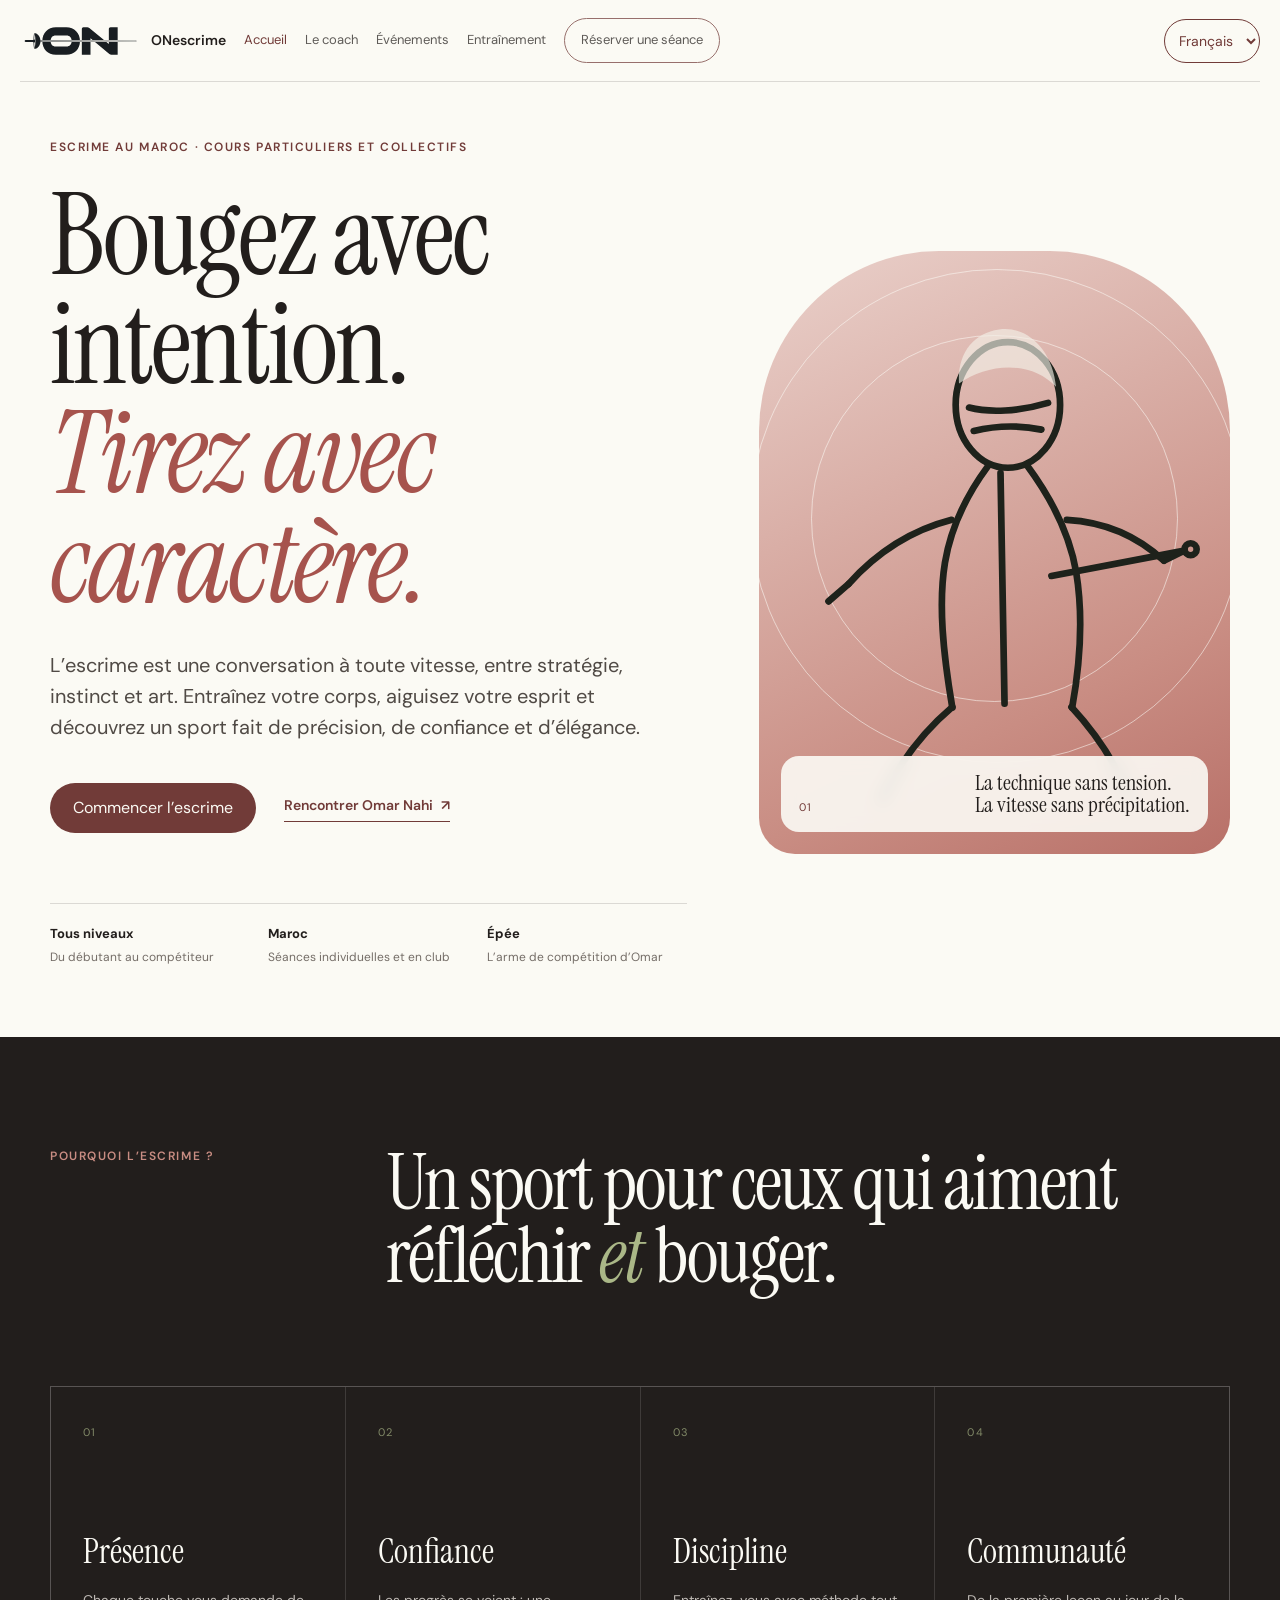
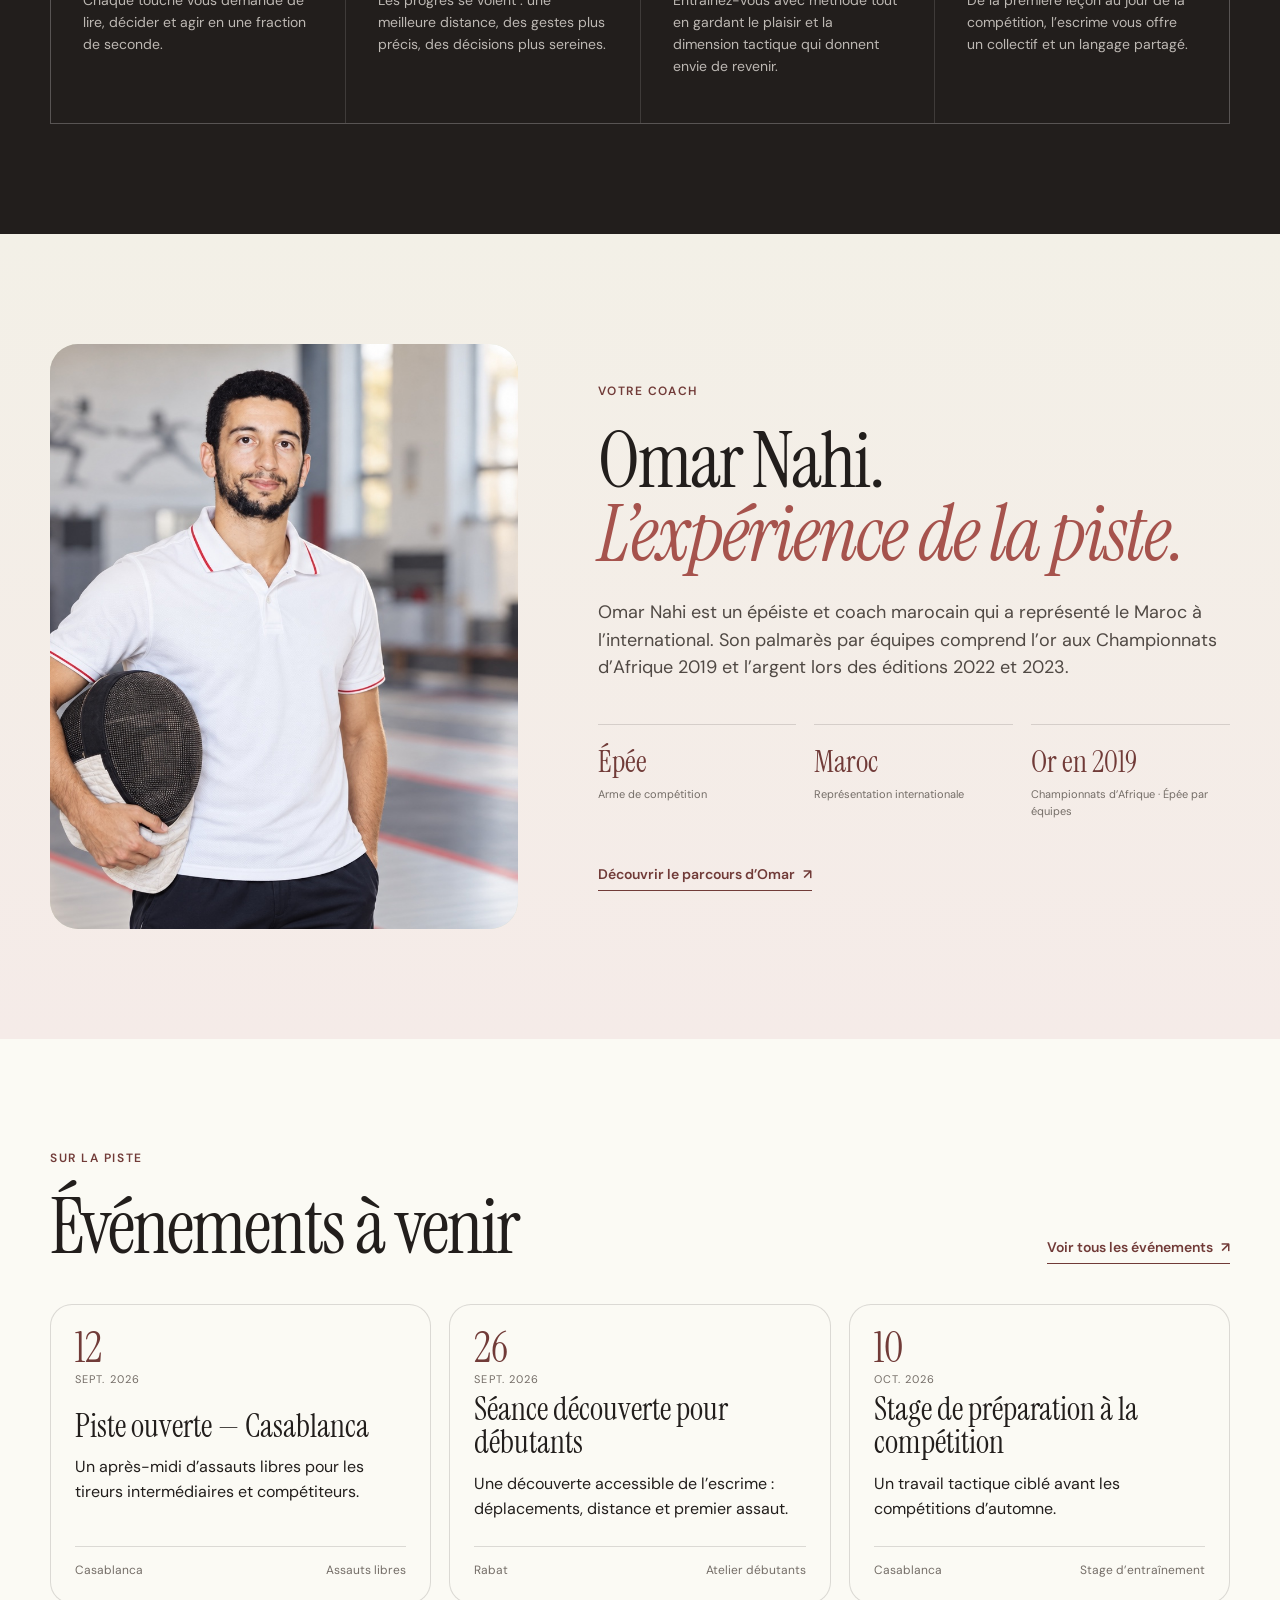
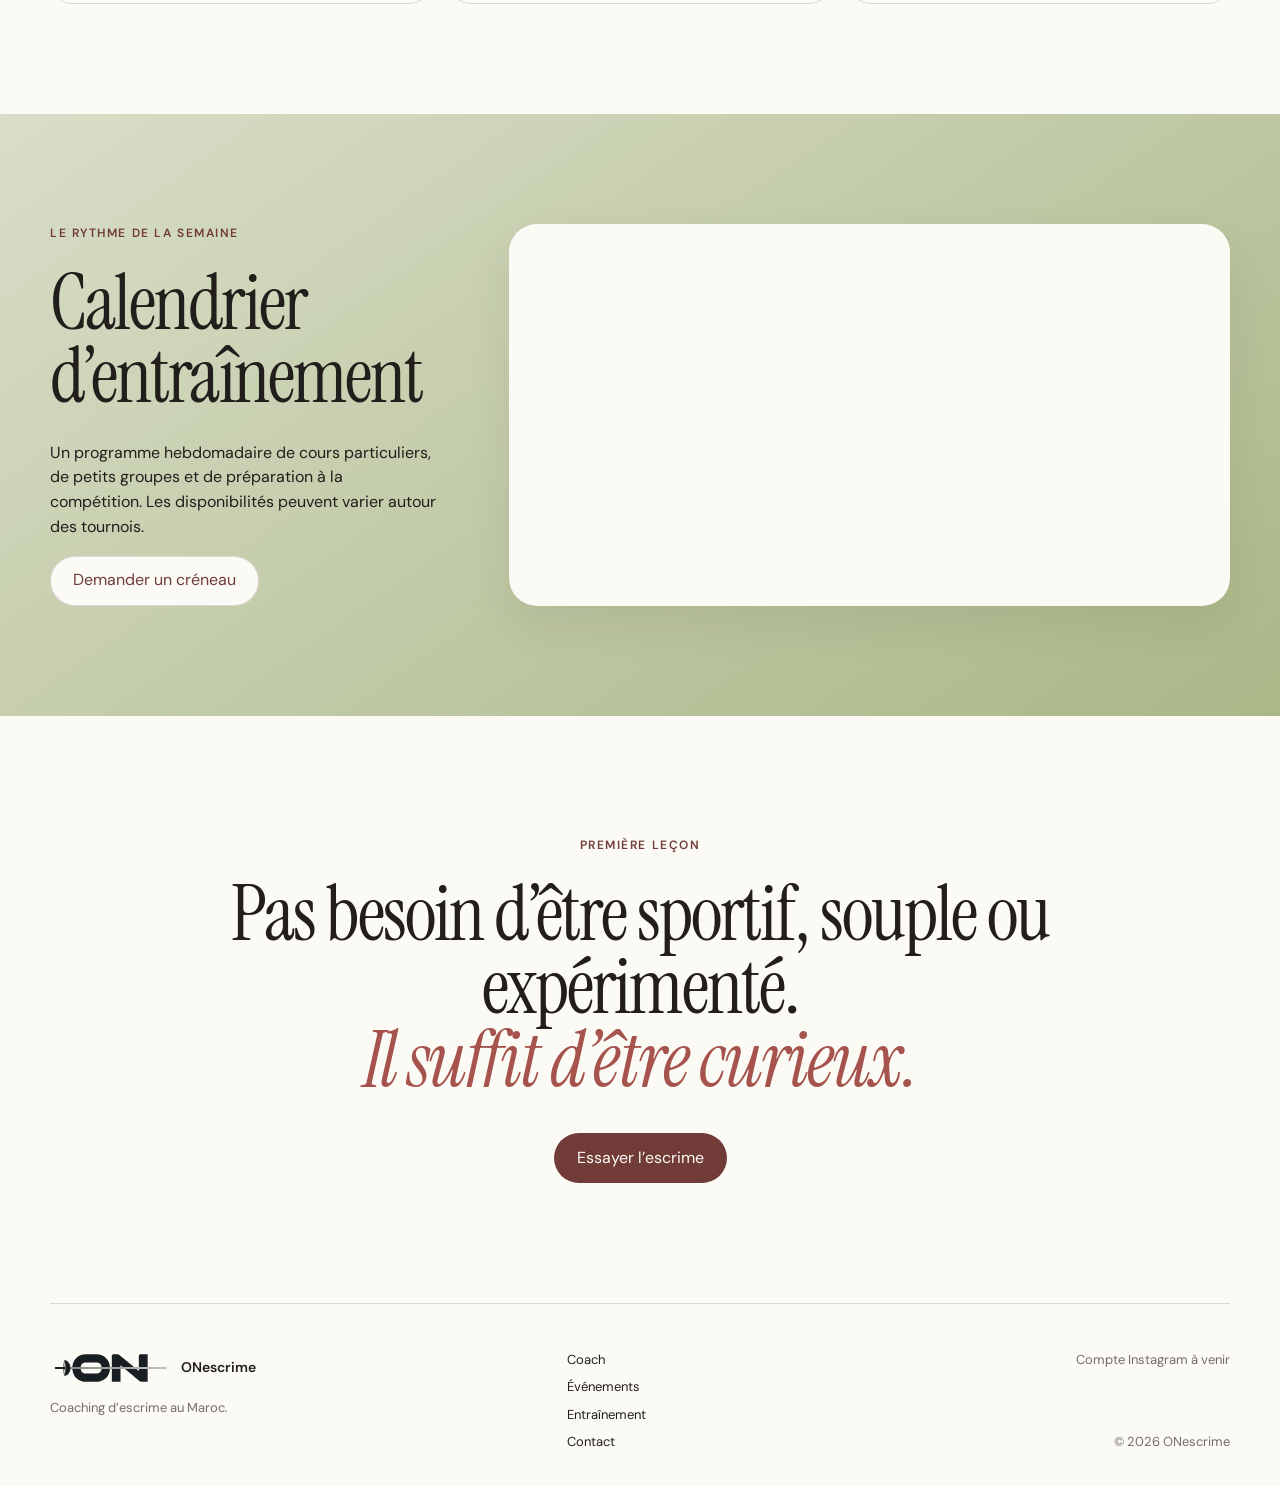
==== commit e891f057: "Replace O/N monogram with supplied ON épée SVG logo across dev" ====
--- a/index.html
+++ b/index.html
@@ -1,82 +1,200 @@
 <!DOCTYPE html>
 <html lang="en">
 <head>
-  <meta charset="UTF-8">
-  <meta name="viewport" content="width=device-width, initial-scale=1">
+  <meta charset="UTF-8" />
+  <meta name="viewport" content="width=device-width, initial-scale=1.0" />
+  <meta name="description" content="Meet Omar Nahi, Moroccan épée fencer and coach. Explore his international background, fencing sessions and upcoming events at ONescrime." />
   <title>Omar Nahi | Fencing Coach in Morocco – ONescrime</title>
-  <meta name="description" content="Discover fencing with Omar Nahi. Precision, confidence and personal coaching in Morocco. Start your journey with ONescrime.">
-  <meta name="robots" content="index, follow, max-image-preview:large">
-  <link rel="canonical" href="https://ofencing.vercel.app/">
-  <meta property="og:type" content="website">
-  <meta property="og:site_name" content="ONescrime">
-  <meta property="og:title" content="Omar Nahi | Fencing Coach in Morocco – ONescrime" data-seo-translatable>
-  <meta property="og:description" content="Discover fencing with Omar Nahi. Precision, confidence and personal coaching in Morocco. Start your journey with ONescrime." data-seo-translatable>
-  <meta property="og:url" content="https://ofencing.vercel.app/">
-  <meta property="og:locale" content="en_US">
-  <meta property="og:image" content="https://ofencing.vercel.app/assets/fencing-sculpture.jpg">
-  <meta property="og:image:secure_url" content="https://ofencing.vercel.app/assets/fencing-sculpture.jpg">
-  <meta property="og:image:type" content="image/jpeg">
-  <meta property="og:image:width" content="1536">
-  <meta property="og:image:height" content="1024">
-  <meta property="og:image:alt" content="A fencing mask with a foil, épée and sabre crossed behind it" data-seo-translatable>
-  <meta name="twitter:card" content="summary_large_image">
-  <meta name="twitter:title" content="Omar Nahi | Fencing Coach in Morocco – ONescrime" data-seo-translatable>
-  <meta name="twitter:description" content="Discover fencing with Omar Nahi. Precision, confidence and personal coaching in Morocco. Start your journey with ONescrime." data-seo-translatable>
-  <meta name="twitter:image" content="https://ofencing.vercel.app/assets/fencing-sculpture.jpg">
-  <meta name="twitter:image:alt" content="A fencing mask with a foil, épée and sabre crossed behind it" data-seo-translatable>
-  <link rel="icon" href="assets/favicon.svg?v=on1" type="image/svg+xml">
+  <meta name="robots" content="index, follow, max-image-preview:large" />
+  <link rel="canonical" href="https://ofencing.vercel.app/" />
+  <meta property="og:type" content="website" />
+  <meta property="og:site_name" content="ONescrime" />
+  <meta property="og:title" content="Omar Nahi | Fencing Coach in Morocco – ONescrime" data-seo-translatable />
+  <meta property="og:description" content="Meet Omar Nahi, Moroccan épée fencer and coach. Explore his international background, fencing sessions and upcoming events at ONescrime." data-seo-translatable />
+  <meta property="og:url" content="https://ofencing.vercel.app/" />
+  <meta property="og:locale" content="en_US" />
+  <meta property="og:image" content="https://ofencing.vercel.app/og.png" />
+  <meta property="og:image:secure_url" content="https://ofencing.vercel.app/og.png" />
+  <meta property="og:image:type" content="image/png" />
+  <meta property="og:image:width" content="1734" />
+  <meta property="og:image:height" content="907" />
+  <meta property="og:image:alt" content="Maître Omar Nahi holding a fencing mask" data-seo-translatable />
+  <meta name="twitter:image" content="https://ofencing.vercel.app/og.png" />
+  <meta name="twitter:image:alt" content="Maître Omar Nahi holding a fencing mask" data-seo-translatable />
+  <meta name="twitter:card" content="summary_large_image" />
+  <meta name="twitter:title" content="Omar Nahi | Fencing Coach in Morocco – ONescrime" data-seo-translatable />
+  <meta name="twitter:description" content="Meet Omar Nahi, Moroccan épée fencer and coach. Explore his international background, fencing sessions and upcoming events at ONescrime." data-seo-translatable />
   <link rel="preconnect" href="https://fonts.googleapis.com">
   <link rel="preconnect" href="https://fonts.gstatic.com" crossorigin>
   <link href="https://fonts.googleapis.com/css2?family=DM+Sans:wght@400;500;600&family=Instrument+Serif:ital@0;1&display=swap" rel="stylesheet">
-  <link rel="stylesheet" href="landing.css">
+  <link rel="stylesheet" href="styles2.css" />
+  <link rel="icon" href="assets/favicon.svg?v=on-epee2" type="image/svg+xml">
 </head>
 <body>
-  <a class="skip-link" href="#main">Skip to content</a>
-  <header class="header wrap">
-    <a class="brand" href="index.html" aria-label="ONescrime home"><span class="monogram">O/N</span><span>ONescrime<span class="brand-sub">OMAR NAHI ESCRIME</span></span></a>
-    <nav class="navigation" aria-label="Main navigation">
+  <header class="site-header">
+    <a class="brand" href="index.html" aria-label="ONescrime home">
+      <img class="brand-logo" src="assets/on-fencing-logo.svg" alt="" width="120" height="36">
+      <span>ONescrime</span>
+    </a>
+    <button class="menu-toggle" aria-expanded="false" aria-controls="main-nav">Menu</button>
+    <nav id="main-nav" class="main-nav">
+      <a class="active" href="index.html">Home</a>
       <a href="coach.html">The coach</a>
-      <a href="#approach">The approach</a>
-      <a href="contact.html">Contact <span aria-hidden="true">↗</span></a>
+      <a href="events.html">Events</a>
+      <a href="#calendar">Training</a>
+      <a class="nav-cta" href="contact.html">Book a session</a>
     </nav>
-    <label class="language-switcher" hidden><span class="sr-only">Language</span><select data-language-select aria-label="Language" dir="ltr" data-no-translate><option value="fr" lang="fr">Français</option><option value="en" lang="en">English</option><option value="ar" lang="ar">العربية</option></select></label>
+    <label class="language-switcher" hidden>
+      <span class="sr-only">Language</span>
+      <select data-language-select aria-label="Language" dir="ltr" data-no-translate>
+        <option value="fr" lang="fr">Français</option>
+        <option value="en" lang="en">English</option>
+        <option value="ar" lang="ar">العربية</option>
+      </select>
+    </label>
   </header>
-  <main id="main">
-    <section class="hero wrap" aria-labelledby="hero-title">
+
+  <main>
+    <section class="hero shell">
       <div class="hero-copy">
-        <p class="eyebrow"><span class="dot" aria-hidden="true"></span> THE ART OF FENCING · MOROCCO</p>
-        <h1 id="hero-title">A clear mind.<br><em>A precise touch.</em></h1>
-        <p class="intro">More than a sport. A way to move, to think, to find your confidence. Discover fencing with Maître Omar Nahi.</p>
-        <a class="button" href="contact.html">Take the first step <span aria-hidden="true">↗</span></a>
-        <a class="quiet-link" href="coach.html">Meet Omar Nahi <span aria-hidden="true">→</span></a>
-      </div>
-      <figure class="hero-art">
-        <div class="art-stage">
-          <img class="art-poster" src="assets/fencing-sculpture.jpg" alt="A fencing mask with a foil, épée and sabre crossed behind it" width="1536" height="1024" fetchpriority="high">
-          <video id="hero-video" muted loop playsinline preload="none" poster="assets/fencing-sculpture.jpg" aria-hidden="true" tabindex="-1" data-src="assets/fencing-sculpture-loop.mp4"></video>
-        </div>
-        <figcaption><span>THREE WEAPONS. ONE SPIRIT.</span><button id="motion-toggle" type="button" hidden aria-pressed="false"><span data-motion-label>Play animation</span><span aria-hidden="true"> ◉</span></button></figcaption>
-      </figure>
-    </section>
-    <div class="hero-baseline wrap"><span>Precision. Presence. Progress.</span><a href="#approach">Explore the discipline <span aria-hidden="true">↓</span></a><span class="edition" aria-hidden="true">01 — O/N</span></div>
-    <section class="approach wrap" id="approach" aria-labelledby="approach-title">
-      <div class="section-heading"><p class="eyebrow">01 / THE APPROACH</p><h2 id="approach-title">Find your rhythm.<br><em>Make it your own.</em></h2></div>
-      <div class="principles">
-        <article><span class="number">01</span><h3>Read the moment.</h3><p>Learn to observe, choose your distance and act with intention.</p></article>
-        <article><span class="number">02</span><h3>Build your confidence.</h3><p>From your first steps on the piste to a more composed, precise technique.</p></article>
-        <article><span class="number">03</span><h3>Enjoy the journey.</h3><p>A demanding discipline, taught with attention to your own pace.</p></article>
-      </div>
-    </section>
-    <section class="coach-section wrap" aria-labelledby="coach-title">
-      <div class="coach-image"><img src="assets/omar-nahi-coach.jpeg" alt="Omar Nahi holding a fencing mask in a fencing hall" width="1536" height="1024" loading="lazy" decoding="async"></div>
-      <div class="coach-copy"><p class="eyebrow">02 / YOUR COACH</p><h2 id="coach-title">Maître<br><em>Omar Nahi.</em></h2><p>Moroccan épée fencer and coach. International experience, shared with you on the piste.</p><a class="text-link" href="coach.html">Discover his story <span aria-hidden="true">↗</span></a></div>
-    </section>
-    <section class="invitation wrap" aria-labelledby="invitation-title"><p class="eyebrow">YOUR FIRST TOUCH STARTS HERE</p><h2 id="invitation-title">Shall we <em>begin?</em></h2><a class="button" href="contact.html">Talk to Omar <span aria-hidden="true">↗</span></a><p>Curiosity is all you need to get started.</p></section>
+        <p class="eyebrow">Fencing in Morocco · Private & group coaching</p>
+        <h1>Move with intention.<br><em>Fence with character.</em></h1>
+        <p class="hero-intro">
+          Fencing is a conversation at full speed — part strategy, part instinct, part art.
+          Train your body, sharpen your mind, and discover a sport built on precision,
+          confidence and elegance.
+        </p>
+        <div class="hero-actions">
+          <a class="button button-dark" href="contact.html">Start fencing</a>
+          <a class="text-link" href="coach.html">Meet Omar Nahi <span>↗</span></a>
+        </div>
+        <div class="hero-meta">
+          <div><strong>All levels</strong><span>Beginner to competitor</span></div>
+          <div><strong>Morocco</strong><span>Individual & club sessions</span></div>
+          <div><strong>Épée</strong><span>Omar’s competition weapon</span></div>
+        </div>
+      </div>
+      <div class="hero-visual">
+        <div class="hero-orbit orbit-one"></div>
+        <div class="hero-orbit orbit-two"></div>
+        <img src="assets/fencer-hero.svg" alt="Stylised fencer illustration" />
+        <div class="hero-note">
+          <span class="note-number">01</span>
+          <p>Technique without tension.<br>Speed without hurry.</p>
+        </div>
+      </div>
+    </section>
+
+    <section class="manifesto section-pad">
+      <div class="shell split-heading">
+        <p class="eyebrow">Why fencing?</p>
+        <h2>A sport for people who like to think <em>and</em> move.</h2>
+      </div>
+      <div class="shell manifesto-grid">
+        <article>
+          <span>01</span>
+          <h3>Presence</h3>
+          <p>Every point asks you to read, decide and commit in a fraction of a second.</p>
+        </article>
+        <article>
+          <span>02</span>
+          <h3>Confidence</h3>
+          <p>Progress is visible. Better distance, cleaner movement, calmer decisions.</p>
+        </article>
+        <article>
+          <span>03</span>
+          <h3>Discipline</h3>
+          <p>Train with structure while keeping the playful, tactical side that makes fencing addictive.</p>
+        </article>
+        <article>
+          <span>04</span>
+          <h3>Community</h3>
+          <p>From first lesson to competition day, fencing gives you a tribe and a language of its own.</p>
+        </article>
+      </div>
+    </section>
+
+    <section class="coach-intro section-pad">
+      <div class="shell coach-card">
+        <div class="coach-photo">
+          <img src="assets/omar-nahi-coach.jpeg" alt="Omar Nahi holding a fencing mask in a fencing hall" width="1536" height="1024" decoding="async" />
+        </div>
+        <div class="coach-copy">
+          <p class="eyebrow">Your coach</p>
+          <h2>Omar Nahi.<br><em>Experience on the piste.</em></h2>
+          <p>
+            Omar Nahi is a Moroccan épée fencer and coach who has represented Morocco
+            internationally. His team results include gold at the 2019 African Championships
+            and silver at the 2022 and 2023 editions.
+          </p>
+          <div class="coach-stats">
+            <div><strong>Épée</strong><span>Competition weapon</span></div>
+            <div><strong>Morocco</strong><span>International representation</span></div>
+            <div><strong>2019 gold</strong><span>African Championships · Team épée</span></div>
+          </div>
+          <a class="text-link" href="coach.html">Explore Omar’s background <span>↗</span></a>
+        </div>
+      </div>
+    </section>
+
+    <section class="events-preview section-pad">
+      <div class="shell section-head">
+        <div>
+          <p class="eyebrow">On the piste</p>
+          <h2>Upcoming events</h2>
+        </div>
+        <a class="text-link desktop-only" href="events.html">See all events <span>↗</span></a>
+      </div>
+      <div class="shell" id="home-events"></div>
+      <div class="shell mobile-only">
+        <a class="text-link" href="events.html">See all events <span>↗</span></a>
+      </div>
+    </section>
+
+    <section id="calendar" class="calendar-section section-pad">
+      <div class="shell calendar-wrap">
+        <div class="calendar-copy">
+          <p class="eyebrow">Weekly rhythm</p>
+          <h2>Training calendar</h2>
+          <p>
+            A simple weekly schedule for private lessons, small groups and competition preparation.
+            Availability can change around tournaments.
+          </p>
+          <a class="button button-light" href="contact.html">Ask for a slot</a>
+        </div>
+        <div class="calendar-table" id="training-calendar"></div>
+      </div>
+    </section>
+
+    <section class="cta-section">
+      <div class="shell cta-inner">
+        <p class="eyebrow">First lesson</p>
+        <h2>You do not need to be fit, flexible or experienced.<br><em>You just need to be curious.</em></h2>
+        <a class="button button-dark" href="contact.html">Try fencing</a>
+      </div>
+    </section>
   </main>
-  <footer class="footer wrap"><a class="footer-brand" href="index.html">O/N <span>ONescrime</span></a><span>Fencing coaching in Morocco.</span><div><a href="events.html">Events</a><a href="contact.html">Contact</a><span>© <span data-year>2026</span> ONescrime</span></div></footer>
+
+  <footer class="site-footer shell">
+    <div>
+      <a class="brand" href="index.html"><img class="brand-logo" src="assets/on-fencing-logo.svg" alt="" width="120" height="36"><span>ONescrime</span></a>
+      <p>Fencing coaching in Morocco.</p>
+    </div>
+    <div class="footer-links">
+      <a href="coach.html">Coach</a>
+      <a href="events.html">Events</a>
+      <a href="#calendar">Training</a>
+      <a href="contact.html">Contact</a>
+    </div>
+    <div class="footer-meta">
+      <span>Instagram coming soon</span>
+      <span>© <span data-year></span> ONescrime</span>
+    </div>
+  </footer>
+
+  <script src="js/data.js"></script>
   <script src="js/translations.js"></script>
-  <script src="js/landing-translations.js"></script>
   <script src="js/i18n.js"></script>
-  <script src="js/landing.js"></script>
+  <script src="js/app.js"></script>
 </body>
 </html>
--- a/styles2.css
+++ b/styles2.css
@@ -0,0 +1,271 @@
+:root{
+  /* Warm neutral base */
+  --cream:#f3f0e7;
+  --paper:#fbfaf4;
+
+  /* Sage / matcha secondary accent */
+  --matcha:#aab787;
+  --matcha-soft:#d9dec8;
+  --matcha-deep:#65704f;
+
+  /* Dusty red / burgundy primary accent */
+  --rose:#c98d83;
+  --red:#a6534d;
+  --red-deep:#713b38;
+  --red-soft:#ead1cb;
+
+  /* Typography + UI */
+  --ink:#221e1c;
+  --muted:#746d67;
+  --line:rgba(34,30,28,.15);
+  --serif:"Instrument Serif", Georgia, serif;
+  --sans:"DM Sans", Arial, sans-serif;
+  --radius:28px;
+}
+
+*{box-sizing:border-box}
+html{scroll-behavior:smooth}
+body{margin:0;background:var(--paper);color:var(--ink);font-family:var(--sans);font-size:16px;line-height:1.55}
+a{color:inherit;text-decoration:none}
+img{display:block;max-width:100%}
+button,input,textarea,select{font:inherit}
+.shell{width:min(1180px,calc(100% - 40px));margin-inline:auto}
+.section-pad{padding:110px 0}
+.eyebrow{text-transform:uppercase;letter-spacing:.13em;font-size:12px;font-weight:600;margin:0 0 24px;color:var(--red-deep)}
+h1,h2,h3,p{margin-top:0}
+h1,h2{font-family:var(--serif);font-weight:400;line-height:.95;letter-spacing:-.025em}
+h1{font-size:clamp(64px,9vw,132px);margin-bottom:32px}
+h2{font-size:clamp(48px,6vw,84px);margin-bottom:28px}
+h1 em,h2 em{font-weight:400;color:var(--red)}
+h3{font-size:20px;margin-bottom:12px}
+
+.site-header{height:82px;width:min(1240px,calc(100% - 32px));margin:0 auto;display:flex;align-items:center;justify-content:space-between;border-bottom:1px solid var(--line);position:relative;z-index:20}
+.brand{display:flex;align-items:center;gap:11px;font-weight:600;font-size:14px}
+.brand-logo{display:block;width:120px;height:36px;object-fit:contain;flex-shrink:0}
+.main-nav{display:flex;align-items:center;gap:28px;font-size:13px}
+.main-nav a{opacity:.72;transition:.2s}
+.main-nav a:hover,.main-nav a.active{opacity:1;color:var(--red-deep)}
+.nav-cta{padding:11px 16px;border:1px solid var(--red-deep);border-radius:999px}
+.menu-toggle{display:none;background:none;border:0}
+
+.hero{min-height:calc(100vh - 82px);display:grid;grid-template-columns:1.15fr .85fr;align-items:center;gap:72px;padding-top:56px;padding-bottom:70px}
+.hero-intro{max-width:680px;font-size:20px;line-height:1.55;color:#504a45}
+.hero-actions{display:flex;align-items:center;gap:28px;margin-top:40px}
+.button{display:inline-flex;min-height:50px;padding:0 22px;border-radius:999px;align-items:center;justify-content:center;border:1px solid transparent;cursor:pointer;transition:.2s}
+.button-dark{background:var(--red-deep);color:var(--paper)}
+.button-dark:hover{transform:translateY(-2px);background:var(--red)}
+.button-light{background:var(--paper);color:var(--red-deep);border-color:rgba(113,59,56,.18)}
+.text-link{display:inline-flex;align-items:center;gap:8px;font-weight:600;font-size:14px;border-bottom:1px solid var(--red-deep);padding-bottom:4px;color:var(--red-deep)}
+.hero-meta{margin-top:70px;display:grid;grid-template-columns:repeat(3,1fr);gap:18px;border-top:1px solid var(--line);padding-top:20px}
+.hero-meta div{display:flex;flex-direction:column;gap:4px}
+.hero-meta strong{font-size:13px}
+.hero-meta span{font-size:12px;color:var(--muted)}
+
+.hero-visual{
+  position:relative;
+  aspect-ratio:.78;
+  background:linear-gradient(155deg,var(--red-soft) 0%,var(--rose) 72%,#b87068 100%);
+  border-radius:180px 180px 36px 36px;
+  overflow:hidden;
+  display:flex;
+  align-items:flex-end;
+  justify-content:center
+}
+.hero-visual img{width:88%;position:relative;z-index:2}
+.hero-orbit{position:absolute;border:1px solid rgba(251,250,244,.56);border-radius:50%}
+.orbit-one{width:78%;aspect-ratio:1;top:14%;left:11%}
+.orbit-two{width:105%;aspect-ratio:1;top:3%;left:-2%}
+.hero-note{position:absolute;left:22px;right:22px;bottom:22px;z-index:3;background:rgba(251,250,244,.91);backdrop-filter:blur(8px);border-radius:18px;padding:16px 18px;display:flex;justify-content:space-between;gap:20px;align-items:flex-end}
+.hero-note p{margin:0;font-family:var(--serif);font-size:22px;line-height:1}
+.note-number{font-size:11px;letter-spacing:.12em;color:var(--red-deep)}
+
+.manifesto{background:var(--ink);color:var(--paper)}
+.manifesto .eyebrow{color:var(--rose)}
+.manifesto h2 em{color:var(--matcha)}
+.split-heading{display:grid;grid-template-columns:.35fr 1fr;gap:40px;align-items:start}
+.split-heading h2{max-width:900px}
+.manifesto-grid{display:grid;grid-template-columns:repeat(4,1fr);gap:1px;background:rgba(255,255,255,.13);margin-top:65px;border:1px solid rgba(255,255,255,.13)}
+.manifesto-grid article{background:var(--ink);padding:32px;min-height:245px}
+.manifesto-grid article>span,.services-grid article>span{font-size:11px;letter-spacing:.12em;opacity:.7;color:var(--matcha)}
+.manifesto-grid h3{font-family:var(--serif);font-size:34px;font-weight:400;margin-top:82px}
+.manifesto-grid p{color:#bdb8b3;font-size:14px}
+
+.coach-intro{background:linear-gradient(180deg,var(--cream),#f5ebe8)}
+.coach-card{display:grid;grid-template-columns:.85fr 1.15fr;gap:80px;align-items:center}
+.coach-photo{position:relative}
+.coach-photo img{width:100%;border-radius:var(--radius);background:var(--matcha-soft)}
+.photo-label{position:absolute;left:16px;bottom:16px;background:var(--paper);padding:8px 12px;border-radius:999px;font-size:11px;color:var(--red-deep)}
+.coach-copy>p:not(.eyebrow){font-size:18px;max-width:640px;color:#504944}
+.coach-stats{display:grid;grid-template-columns:repeat(3,1fr);gap:18px;margin:42px 0}
+.coach-stats div{border-top:1px solid var(--line);padding-top:14px;display:flex;flex-direction:column}
+.coach-stats strong{font-family:var(--serif);font-size:30px;font-weight:400;color:var(--red-deep)}
+.coach-stats span{font-size:11px;color:var(--muted)}
+
+.section-head{display:flex;justify-content:space-between;align-items:end;margin-bottom:40px}
+.section-head h2{margin-bottom:0}
+.events-cards{display:grid;grid-template-columns:repeat(3,1fr);gap:18px}
+.event-card{border:1px solid var(--line);border-radius:22px;padding:24px;min-height:300px;display:flex;flex-direction:column;justify-content:space-between;background:var(--paper);transition:transform .2s ease,border-color .2s ease}
+.event-card:hover{transform:translateY(-3px);border-color:rgba(166,83,77,.42)}
+.event-card .date{font-family:var(--serif);font-size:42px;line-height:.9;color:var(--red-deep)}
+.event-card .date small{display:block;font-family:var(--sans);font-size:11px;letter-spacing:.1em;margin-top:8px;color:var(--muted)}
+.event-card h3{font-family:var(--serif);font-size:32px;font-weight:400;line-height:1.05}
+.event-card .event-meta{display:flex;justify-content:space-between;gap:20px;border-top:1px solid var(--line);padding-top:14px;font-size:12px;color:var(--muted)}
+
+.calendar-section{
+  background:linear-gradient(145deg,var(--matcha-soft) 0%,var(--matcha) 100%);
+}
+.calendar-section .eyebrow{color:var(--red-deep)}
+.calendar-section h2 em{color:var(--red-deep)}
+.calendar-wrap{display:grid;grid-template-columns:.7fr 1.3fr;gap:70px}
+.calendar-copy p:not(.eyebrow){max-width:430px}
+.calendar-table{background:var(--paper);border-radius:var(--radius);overflow:hidden;box-shadow:0 18px 45px rgba(34,30,28,.08)}
+.calendar-row{display:grid;grid-template-columns:110px 1fr 120px;gap:16px;padding:18px 22px;border-bottom:1px solid var(--line);align-items:center}
+.calendar-row:last-child{border-bottom:0}
+.calendar-row .day{font-weight:600;color:var(--red-deep)}
+.calendar-row .slot{font-family:var(--serif);font-size:25px}
+.calendar-row .type{font-size:12px;text-align:right;color:var(--muted)}
+
+.cta-section{padding:120px 0;background:var(--paper)}
+.cta-inner{text-align:center}
+.cta-inner h2{max-width:980px;margin:0 auto 36px}
+
+.site-footer{padding:46px 0 34px;border-top:1px solid var(--line);display:grid;grid-template-columns:1.3fr .7fr 1fr;gap:40px;font-size:13px}
+.site-footer p{color:var(--muted);margin:12px 0 0}
+.footer-links{display:grid;gap:7px}
+.footer-links a:hover{color:var(--red-deep)}
+.footer-meta{display:flex;flex-direction:column;align-items:flex-end;justify-content:space-between;color:var(--muted);text-align:right}
+
+.inner-hero{padding-top:110px;padding-bottom:90px}
+.inner-hero h1{font-size:clamp(68px,9vw,126px);max-width:1050px}
+.inner-lede{font-size:20px;max-width:650px;color:#56504b}
+.coach-profile{display:grid;grid-template-columns:.85fr 1.15fr;gap:90px;align-items:start}
+.profile-image img{border-radius:var(--radius);background:var(--matcha-soft)}
+.profile-content h2{font-size:clamp(44px,5vw,72px)}
+.profile-content>p{font-size:18px;color:#504944}
+blockquote{font-family:var(--serif);font-size:32px;line-height:1.15;margin:48px 0 0;padding-left:24px;border-left:2px solid var(--red);color:var(--red-deep)}
+
+.soft-section{background:#f5ebe8}
+.services-grid{display:grid;grid-template-columns:repeat(2,1fr);gap:1px;background:var(--line);margin-top:60px;border:1px solid var(--line)}
+.services-grid article{background:#f5ebe8;padding:34px;min-height:220px}
+.services-grid h3{font-family:var(--serif);font-size:34px;font-weight:400;margin-top:54px}
+.services-grid p{color:var(--muted)}
+
+.events-list{display:grid}
+.event-row{display:grid;grid-template-columns:160px 1fr 230px;gap:40px;padding:34px 0;border-top:1px solid var(--line);align-items:center}
+.event-row:last-child{border-bottom:1px solid var(--line)}
+.event-row .event-date{font-family:var(--serif);font-size:42px;color:var(--red-deep)}
+.event-row h2{font-size:46px;margin-bottom:8px}
+.event-row p{color:var(--muted);margin:0}
+.event-row .event-side{display:flex;flex-direction:column;gap:6px;font-size:13px}
+.event-row .event-side span:first-child{color:var(--red-deep)}
+.event-row .event-side span:last-child{color:var(--muted)}
+.event-note{max-width:820px;margin-left:auto;margin-right:auto;text-align:center}
+.event-note h2{font-size:64px}
+
+.contact-grid{display:grid;grid-template-columns:.85fr 1.15fr;gap:100px}
+.contact-info h2{font-size:64px}
+.contact-info>p{color:var(--muted);font-size:18px}
+.contact-lines{margin-top:52px}
+.contact-lines div{display:grid;grid-template-columns:120px 1fr;padding:16px 0;border-top:1px solid var(--line)}
+.contact-lines div:last-child{border-bottom:1px solid var(--line)}
+.contact-lines span{font-size:12px;color:var(--muted)}
+.contact-lines a:hover{color:var(--red)}
+.small-note{font-size:12px!important;margin-top:20px}
+
+.contact-form{background:#f3e7e3;padding:32px;border-radius:var(--radius);display:grid;gap:18px}
+.contact-form label{display:grid;gap:8px;font-size:12px;font-weight:600}
+.contact-form input,.contact-form textarea,.contact-form select{width:100%;border:1px solid var(--line);background:var(--paper);border-radius:14px;padding:14px 15px;outline:none}
+.contact-form input:focus,.contact-form textarea:focus,.contact-form select:focus{border-color:var(--red)}
+.form-note{font-size:12px;color:var(--red-deep);margin:0}
+
+.mobile-only{display:none}
+
+@media (max-width: 900px){
+  .site-header{height:72px}
+  .menu-toggle{display:block;color:var(--red-deep)}
+  .main-nav{display:none;position:absolute;top:72px;left:0;right:0;background:var(--paper);padding:24px;flex-direction:column;align-items:flex-start;border-bottom:1px solid var(--line)}
+  .main-nav.open{display:flex}
+  .hero{grid-template-columns:1fr;padding-top:70px}
+  .hero-visual{max-width:620px;width:100%;margin-inline:auto}
+  .split-heading,.coach-card,.calendar-wrap,.coach-profile,.contact-grid{grid-template-columns:1fr}
+  .manifesto-grid{grid-template-columns:repeat(2,1fr)}
+  .events-cards{grid-template-columns:1fr}
+  .coach-card,.calendar-wrap,.coach-profile,.contact-grid{gap:45px}
+  .event-row{grid-template-columns:120px 1fr}
+  .event-row .event-side{grid-column:2}
+  .site-footer{grid-template-columns:1fr 1fr}
+  .footer-meta{grid-column:1/-1;align-items:flex-start;text-align:left;gap:8px}
+}
+
+@media (max-width: 600px){
+  .shell{width:min(100% - 28px,1180px)}
+  .section-pad{padding:76px 0}
+  h1{font-size:58px}
+  h2{font-size:48px}
+  .hero{gap:42px;padding-top:50px}
+  .hero-intro{font-size:17px}
+  .hero-actions{align-items:flex-start;flex-direction:column}
+  .hero-meta{grid-template-columns:1fr;gap:14px}
+  .hero-meta div{border-bottom:1px solid var(--line);padding-bottom:10px}
+  .manifesto-grid,.services-grid{grid-template-columns:1fr}
+  .manifesto-grid h3{margin-top:46px}
+  .coach-stats{grid-template-columns:1fr}
+  .calendar-row{grid-template-columns:75px 1fr}
+  .calendar-row .type{grid-column:2;text-align:left}
+  .event-row{grid-template-columns:1fr;gap:12px}
+  .event-row .event-side{grid-column:1}
+  .event-row h2{font-size:38px}
+  .event-note h2,.contact-info h2{font-size:46px}
+  .site-footer{grid-template-columns:1fr}
+  .footer-meta{grid-column:auto}
+  .desktop-only{display:none}
+  .mobile-only{display:block;margin-top:24px}
+}
+
+
+/* Language selection stays visible outside the collapsible mobile navigation. */
+.site-header{gap:18px;height:auto;min-height:82px;flex-wrap:wrap;padding-block:14px}
+.language-switcher{display:flex;align-items:center;margin-inline-start:auto}
+.language-switcher[hidden]{display:none}
+.language-switcher select{min-height:44px;max-width:132px;padding:8px 10px;border:1px solid var(--red-deep);border-radius:999px;background:var(--paper);color:var(--red-deep);font-size:14px;cursor:pointer}
+.language-switcher select:focus-visible,.menu-toggle:focus-visible{outline:2px solid var(--red);outline-offset:4px}
+.sr-only{position:absolute;width:1px;height:1px;padding:0;margin:-1px;overflow:hidden;clip-path:inset(50%);white-space:nowrap;border:0}
+.main-nav{flex-wrap:wrap;gap:18px}
+.brand{flex-shrink:0}
+.calendar-row .type,.footer-meta{text-align:end}
+.photo-label{left:auto;inset-inline-start:16px}
+.contact-lines a{direction:ltr;unicode-bidi:isolate;overflow-wrap:anywhere}
+.calendar-row .slot{unicode-bidi:isolate;text-align:start;white-space:nowrap}
+html[dir="rtl"]{--sans:Tahoma,Arial,sans-serif;--serif:Tahoma,Arial,sans-serif}
+html[dir="rtl"] h1,html[dir="rtl"] h2{line-height:1.45;letter-spacing:normal;font-size:clamp(36px,6vw,80px)}
+html[dir="rtl"] h3,html[dir="rtl"] .hero-note p{line-height:1.6;letter-spacing:normal}
+html[dir="rtl"] h1 em,html[dir="rtl"] h2 em{font-style:normal}
+html[dir="rtl"] .eyebrow,html[dir="rtl"] .services-grid article>span{letter-spacing:normal}
+html[dir="rtl"] .brand-logo{direction:ltr}
+html[dir="rtl"] .coach-stats strong{font-size:26px;line-height:1.6}
+html[dir="rtl"] .event-card .date,html[dir="rtl"] .event-date{line-height:1.5}
+html[dir="rtl"] blockquote{padding-left:0;padding-inline-start:24px;border-left:0;border-inline-start:2px solid var(--red)}
+@media(max-width:1100px){
+  .site-header{min-height:72px}
+  .menu-toggle{display:block;color:var(--red-deep);order:4;min-height:44px;padding:8px}
+  .main-nav{display:none;position:absolute;top:100%;left:0;right:0;background:var(--paper);padding:24px;flex-direction:column;align-items:flex-start;border-bottom:1px solid var(--line)}
+  .main-nav.open{display:flex}
+}
+@media(max-width:600px){
+  .site-header{gap:8px}
+  .site-header .brand{font-size:12px;gap:6px}
+  .site-header .brand-logo{width:100px;height:30px}
+  /* Keep the accessible brand name without crowding the mobile language/menu controls. */
+  .site-header .brand>span{position:absolute;width:1px;height:1px;padding:0;margin:-1px;overflow:hidden;clip-path:inset(50%);white-space:nowrap;border:0}
+  .language-switcher select{max-width:110px;padding-inline:6px}
+  .calendar-row{grid-template-columns:minmax(75px,auto) 1fr;gap:12px;padding-inline:16px}
+  .calendar-row .slot{font-size:22px}
+  .calendar-row .type{text-align:start}
+  .contact-lines div{grid-template-columns:1fr;gap:8px}
+  html[dir="rtl"] .inner-hero h1{font-size:44px}
+  html[dir="rtl"] .event-note h2,html[dir="rtl"] .contact-info h2{font-size:36px}
+}
+
+
+/* Keep Omar and his fencing mask in frame on desktop and mobile. */
+.coach-photo img,.profile-image img{display:block;width:100%;height:auto;aspect-ratio:4/5;object-fit:cover;object-position:30% center}
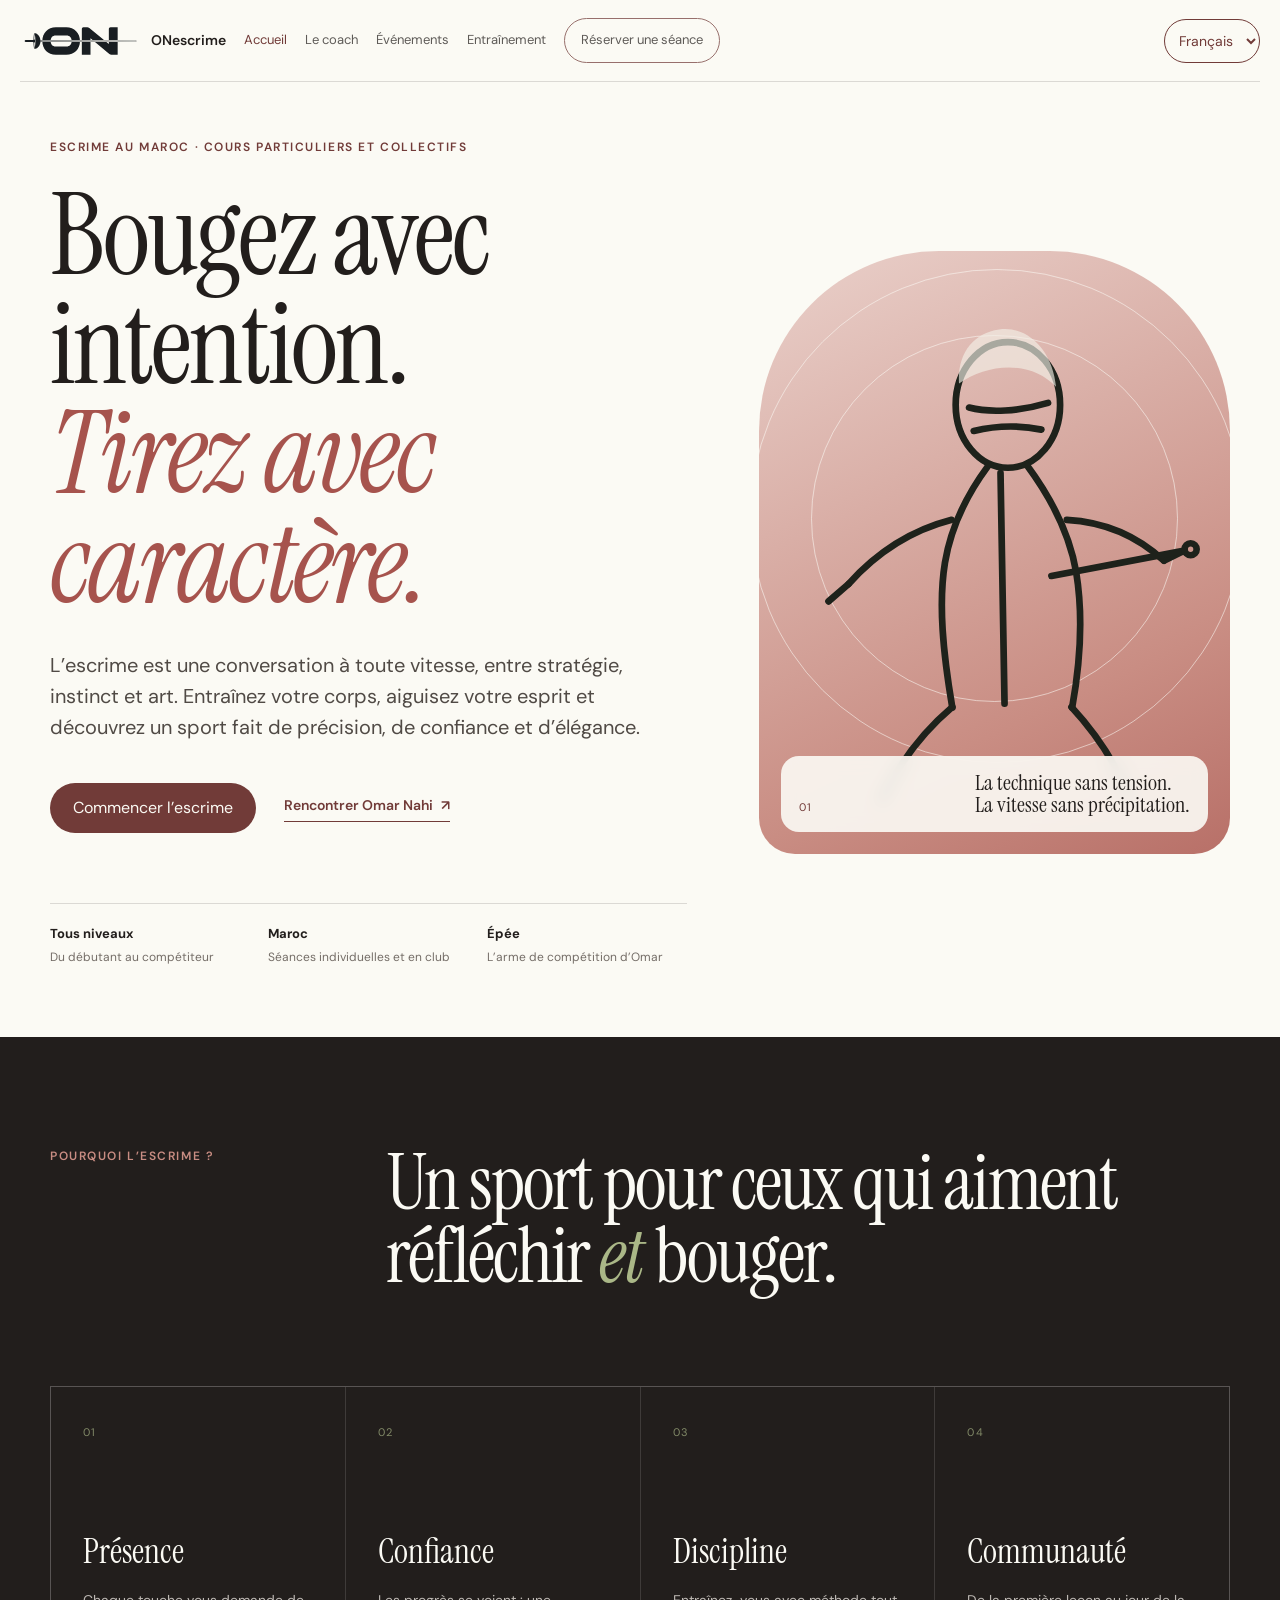
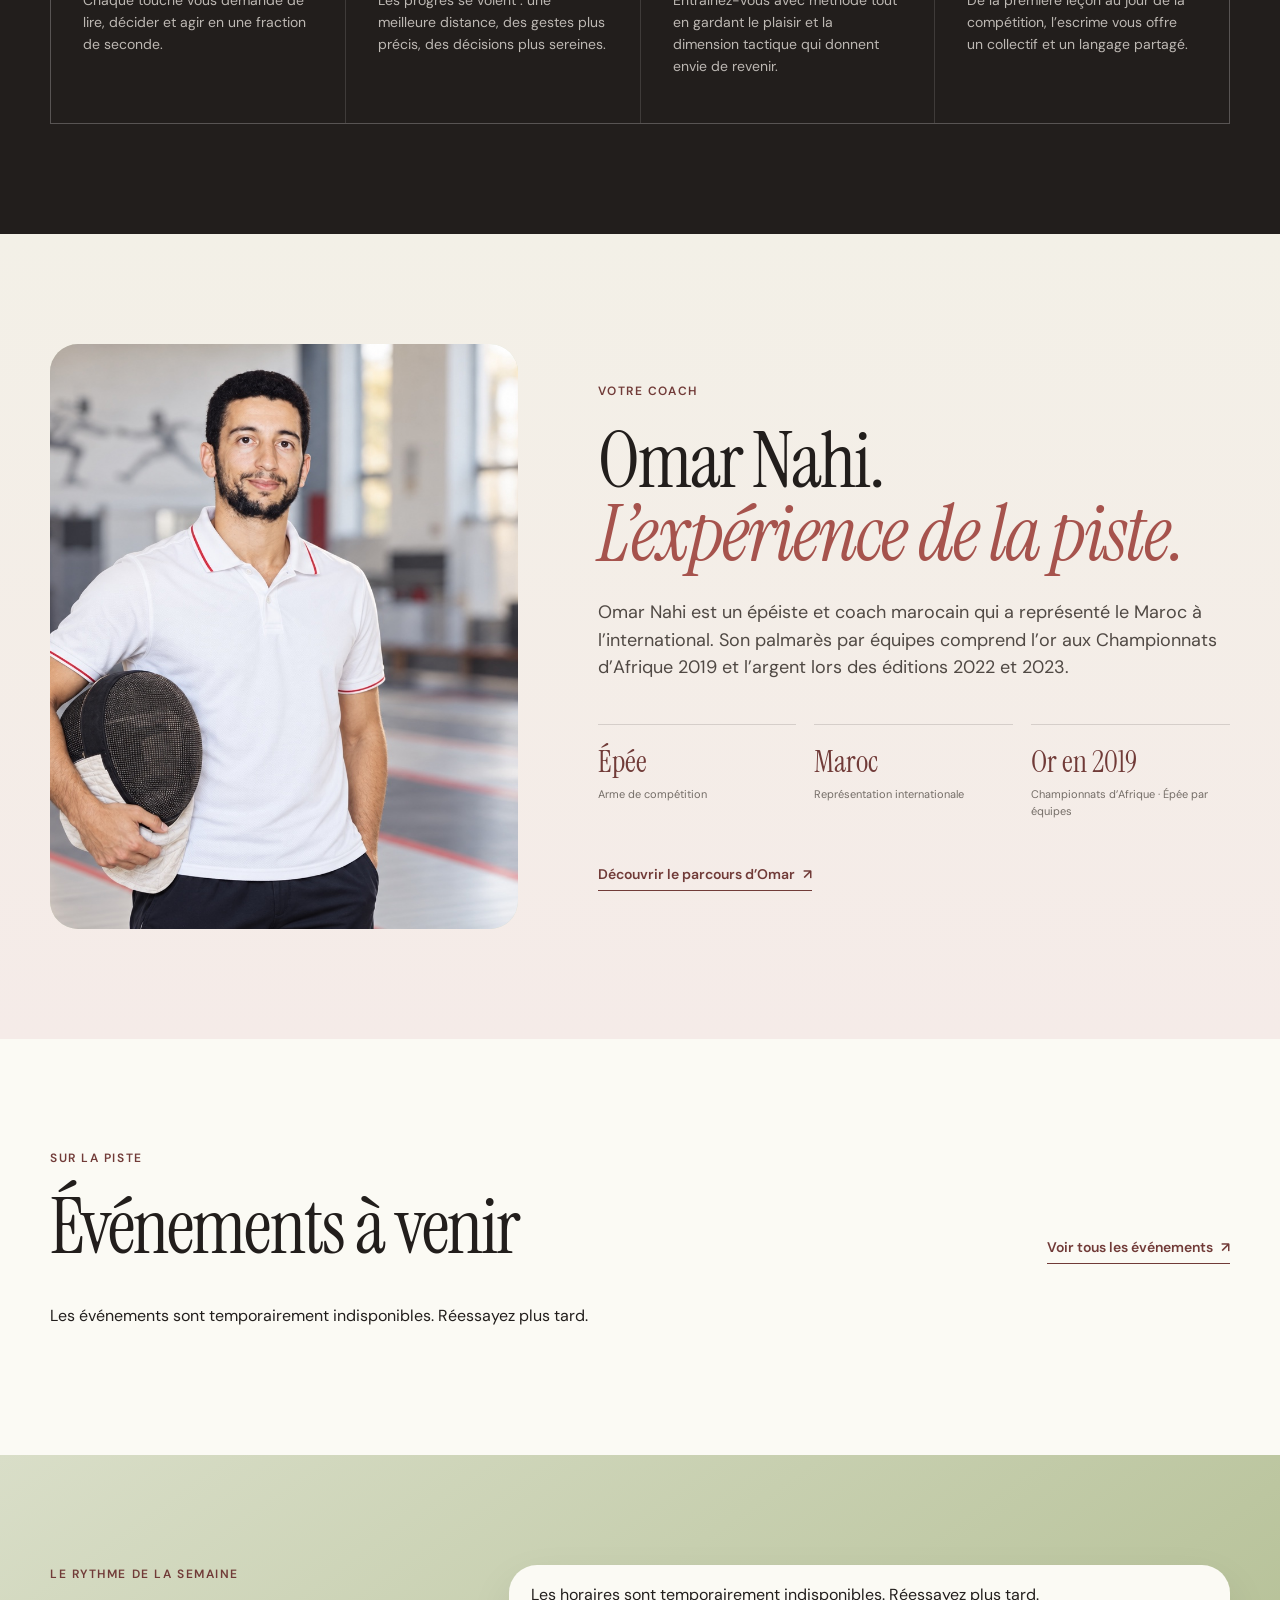
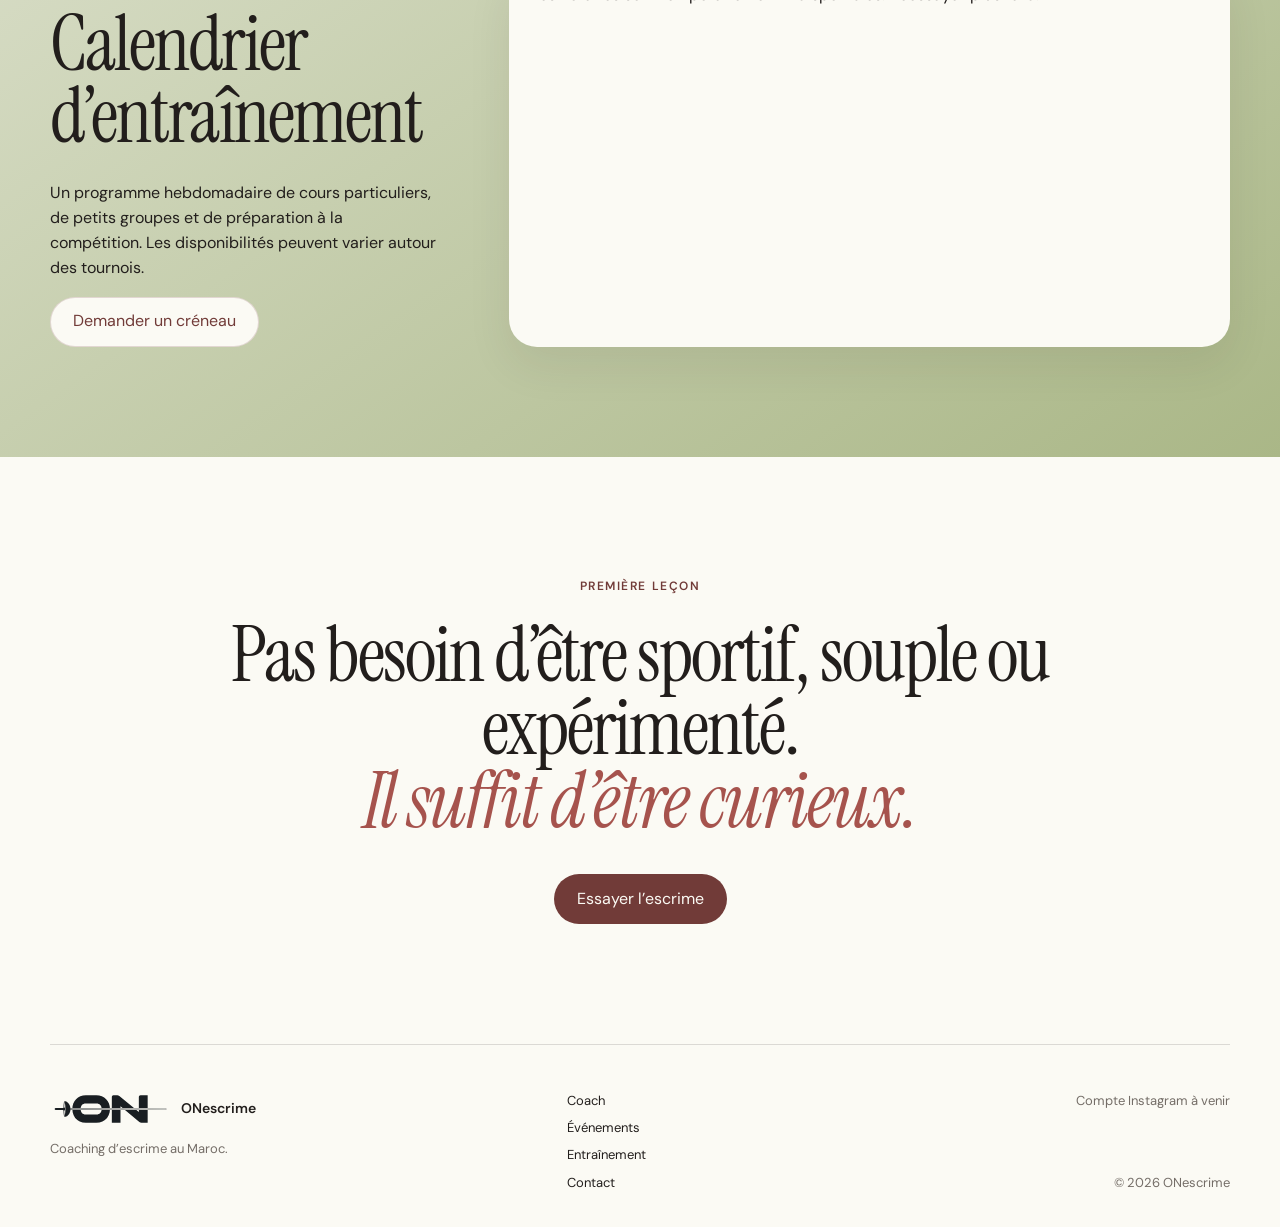
==== commit 7d974c59: "Integrate PHP MySQL API and secure coach administration Use MySQL as the source of truth for events," ====
--- a/index.html
+++ b/index.html
@@ -192,7 +192,7 @@
     </div>
   </footer>
 
-  <script src="js/data.js"></script>
+  <script src="js/api.js"></script>
   <script src="js/translations.js"></script>
   <script src="js/i18n.js"></script>
   <script src="js/app.js"></script>
--- a/styles2.css
+++ b/styles2.css
@@ -269,3 +269,9 @@
 
 /* Keep Omar and his fencing mask in frame on desktop and mobile. */
 .coach-photo img,.profile-image img{display:block;width:100%;height:auto;aspect-ratio:4/5;object-fit:cover;object-position:30% center}
+
+/* Admin-entered text can contain long words; keep the existing grids responsive. */
+.event-card,.event-row>div,.calendar-row>span{min-width:0}
+.event-card h3,.event-card p,.event-meta span,.event-row h2,.event-row p,.event-side span,.calendar-row .type{overflow-wrap:anywhere}
+.calendar-table>p[role="status"]{padding:18px 22px;margin:0}
+.contact-form button:disabled{opacity:.65;cursor:wait}
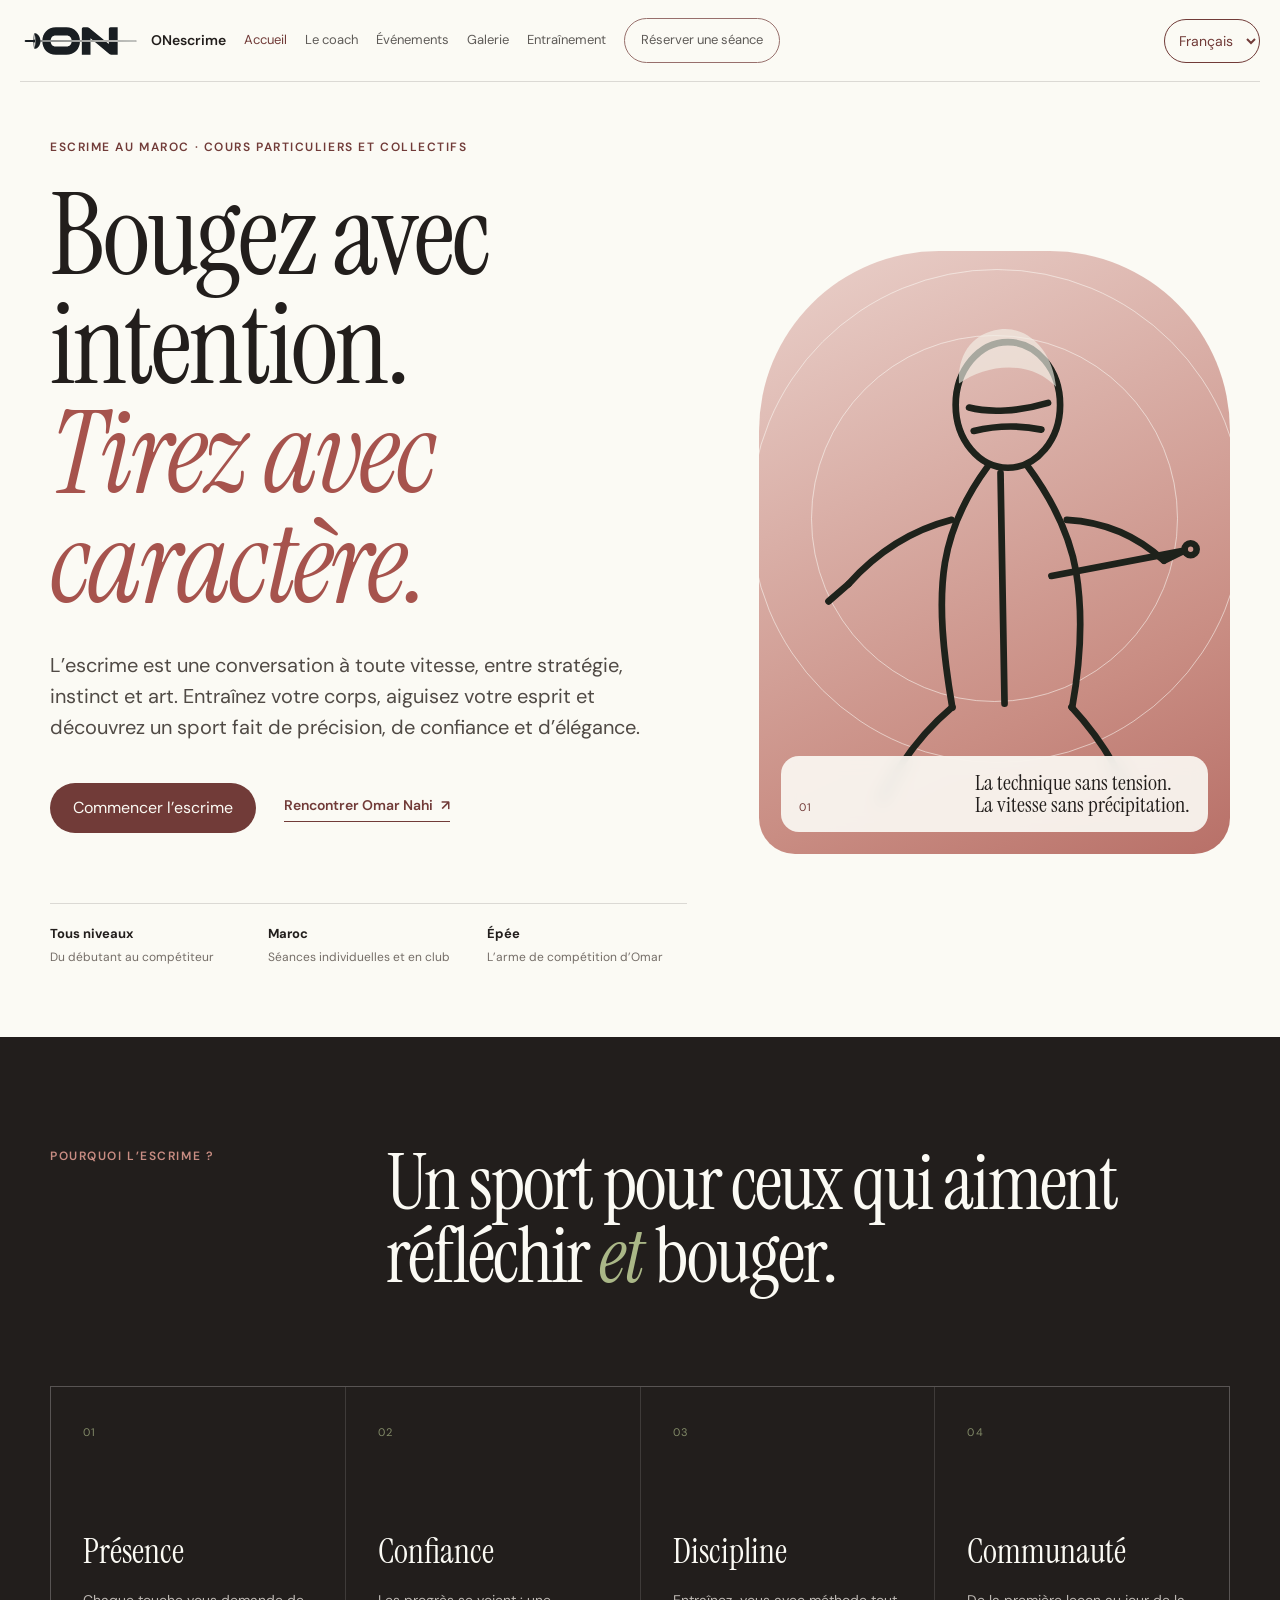
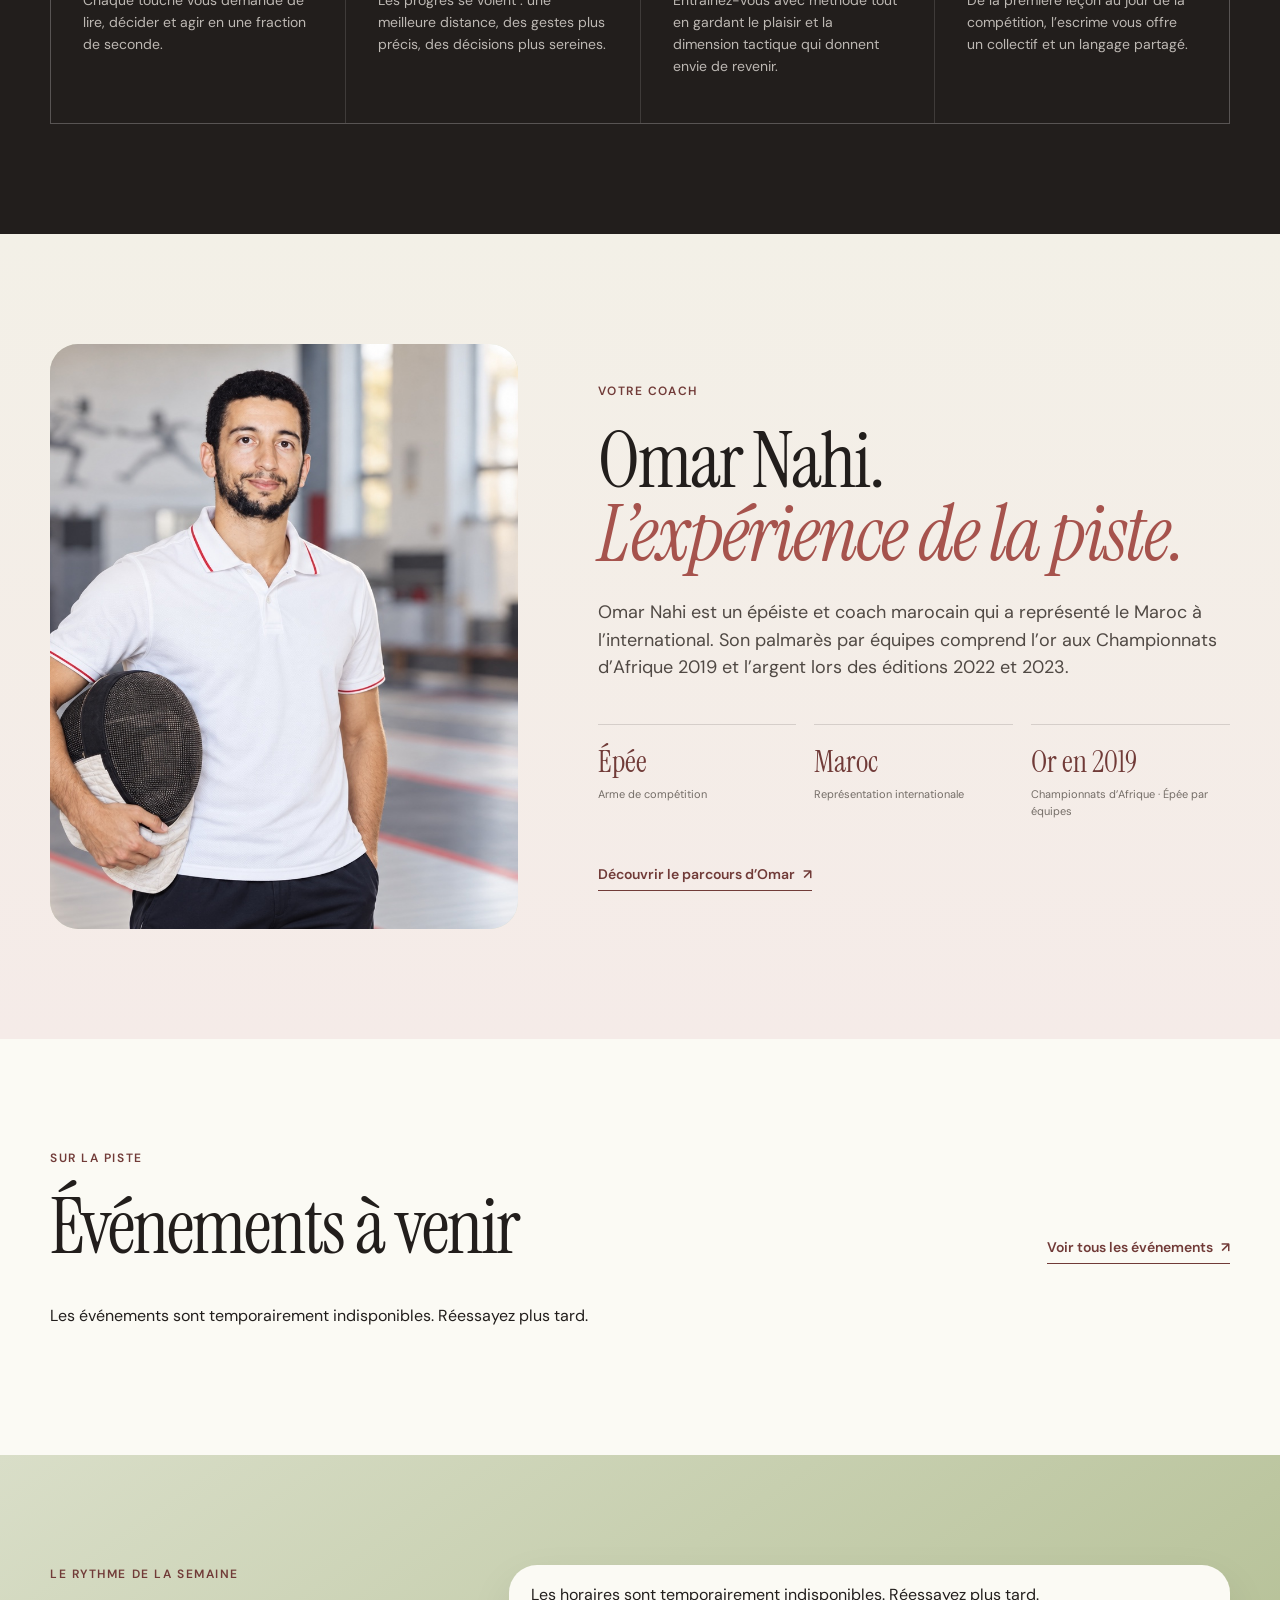
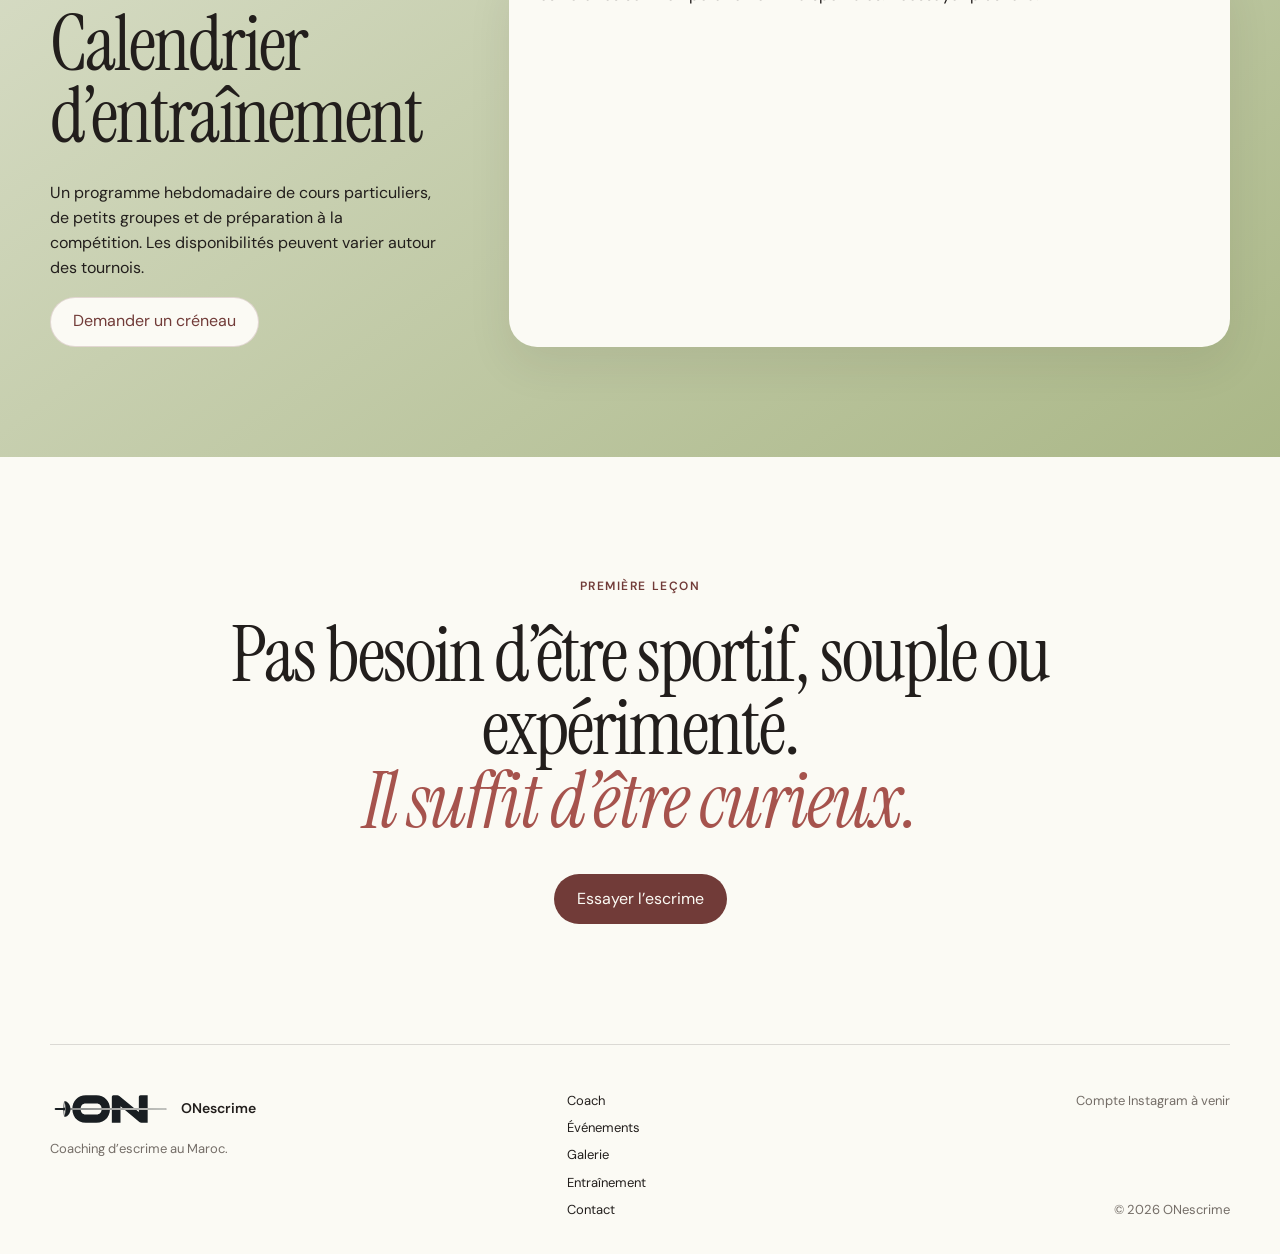
==== commit 7191dd08: "Add secure album gallery with GD image processing and admin uploads" ====
--- a/index.html
+++ b/index.html
@@ -41,6 +41,7 @@
       <a class="active" href="index.html">Home</a>
       <a href="coach.html">The coach</a>
       <a href="events.html">Events</a>
+      <a href="gallery.html">Gallery</a>
       <a href="#calendar">Training</a>
       <a class="nav-cta" href="contact.html">Book a session</a>
     </nav>
@@ -183,6 +184,7 @@
     <div class="footer-links">
       <a href="coach.html">Coach</a>
       <a href="events.html">Events</a>
+      <a href="gallery.html">Gallery</a>
       <a href="#calendar">Training</a>
       <a href="contact.html">Contact</a>
     </div>
